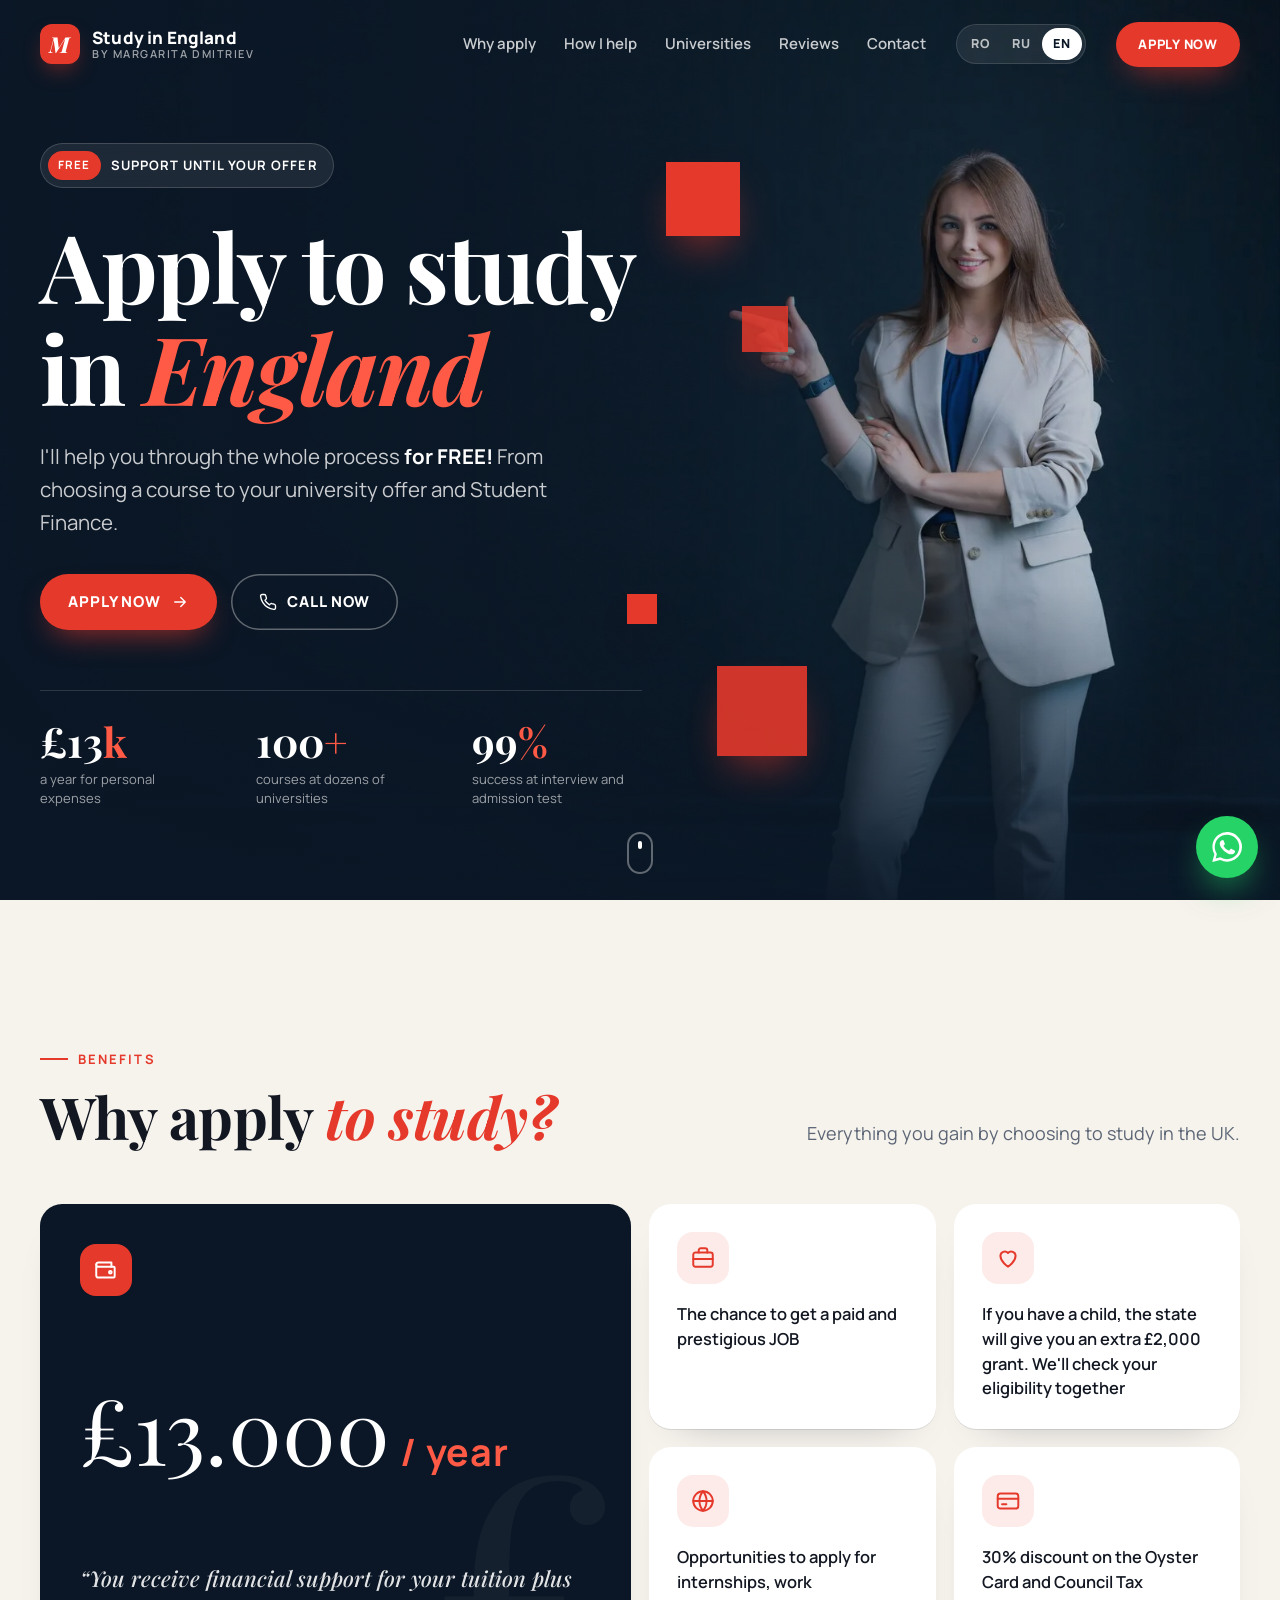
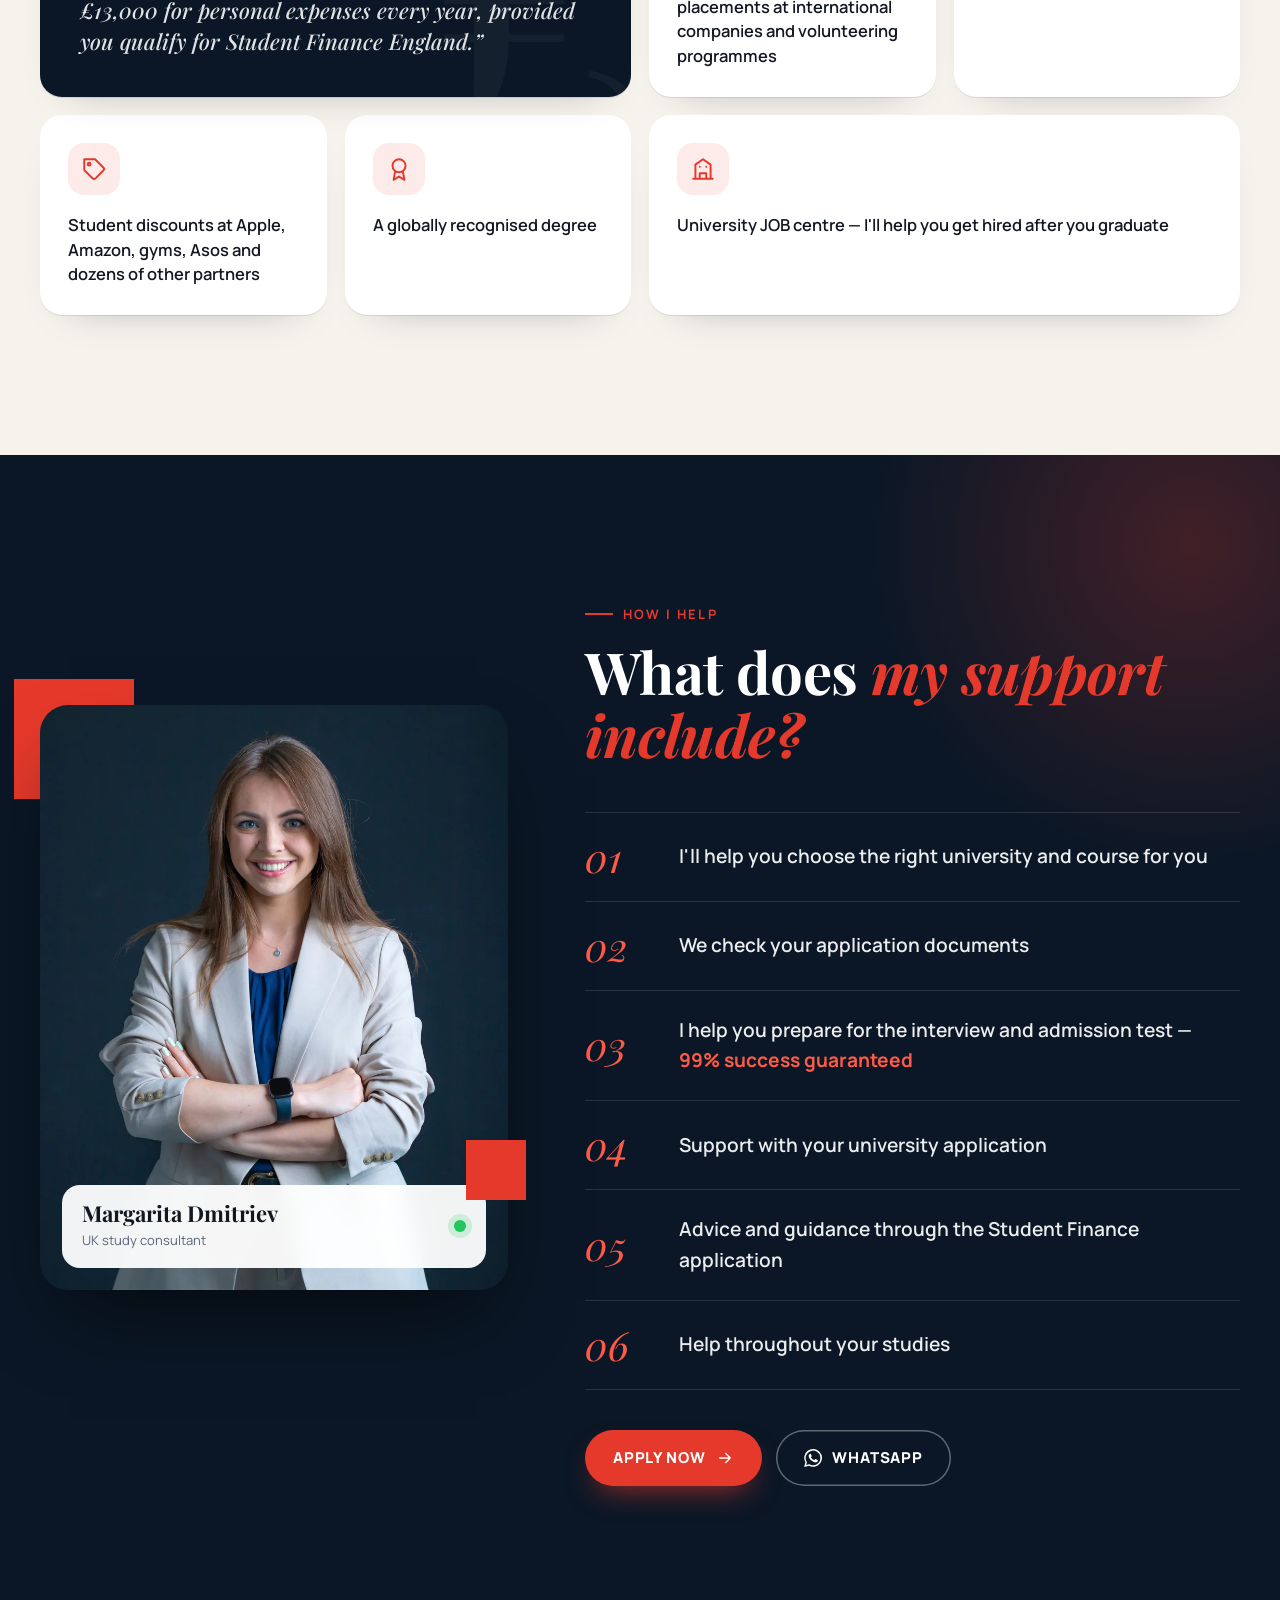
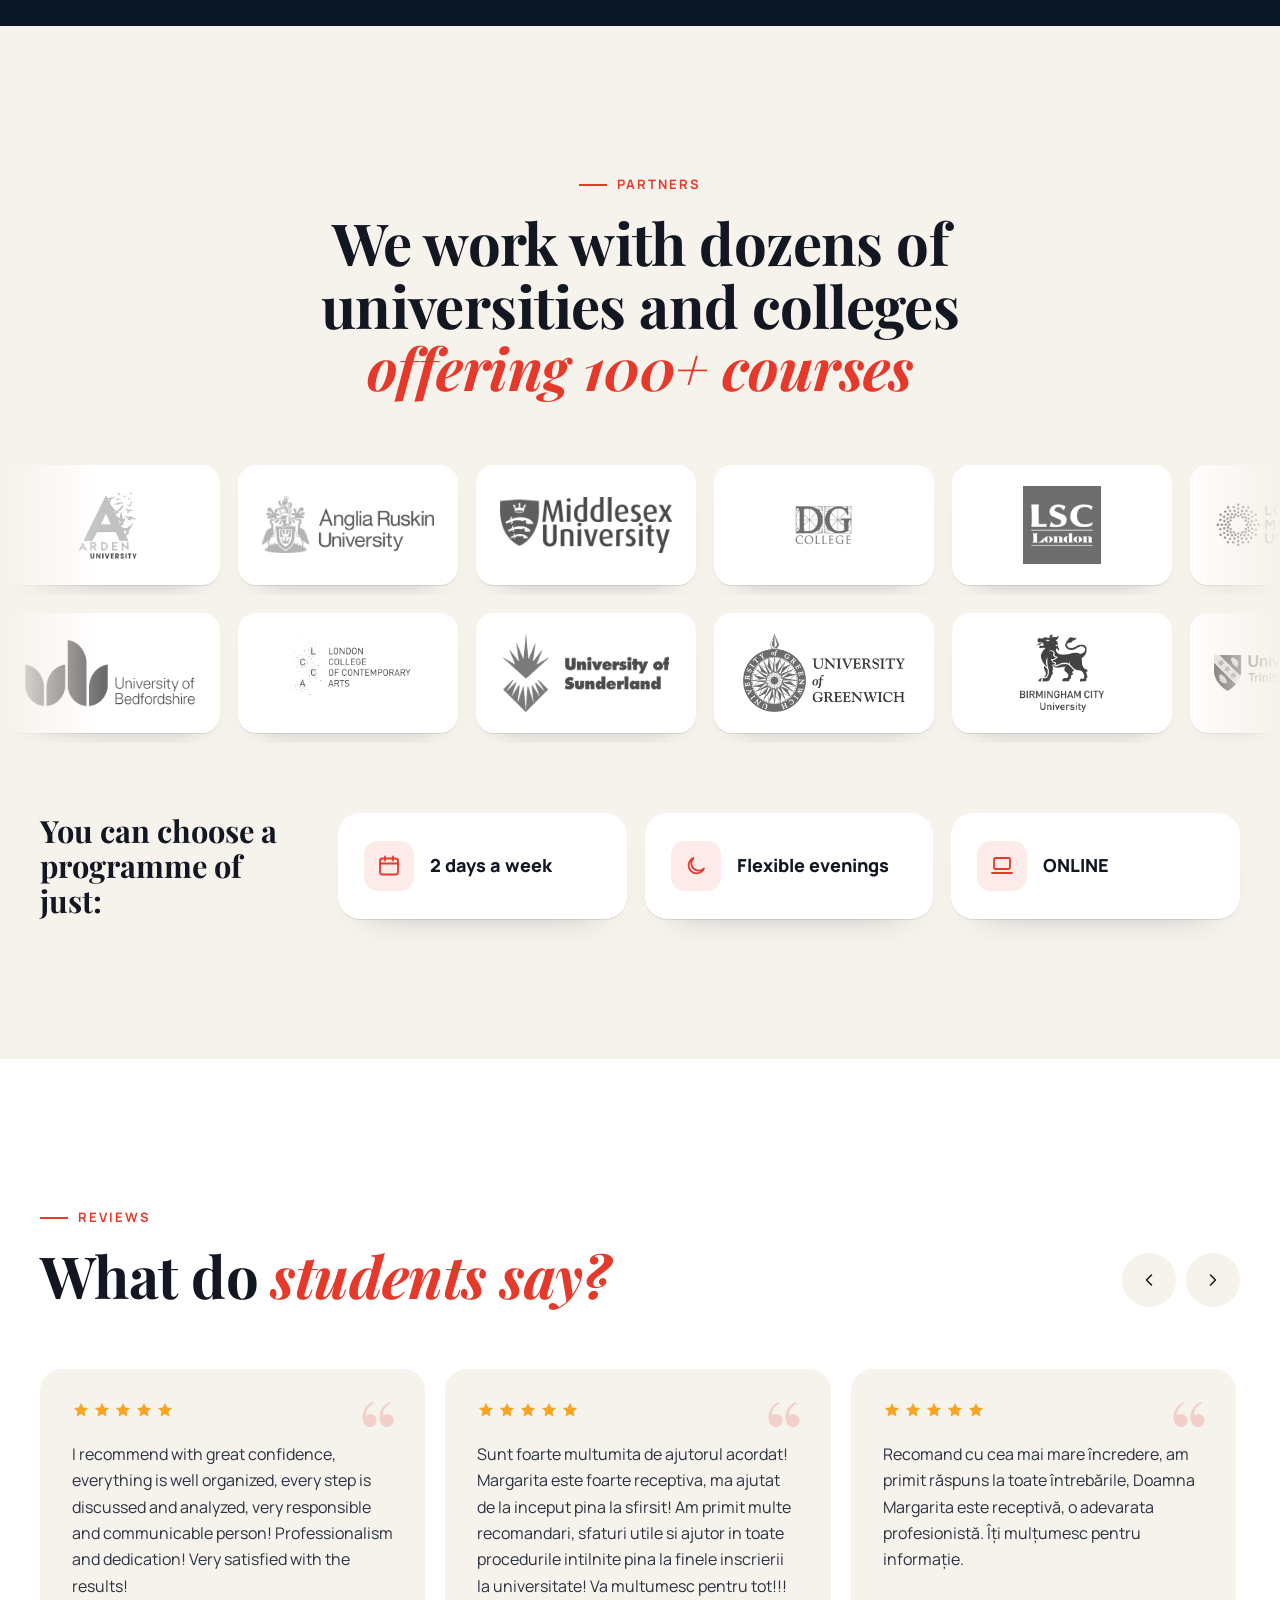
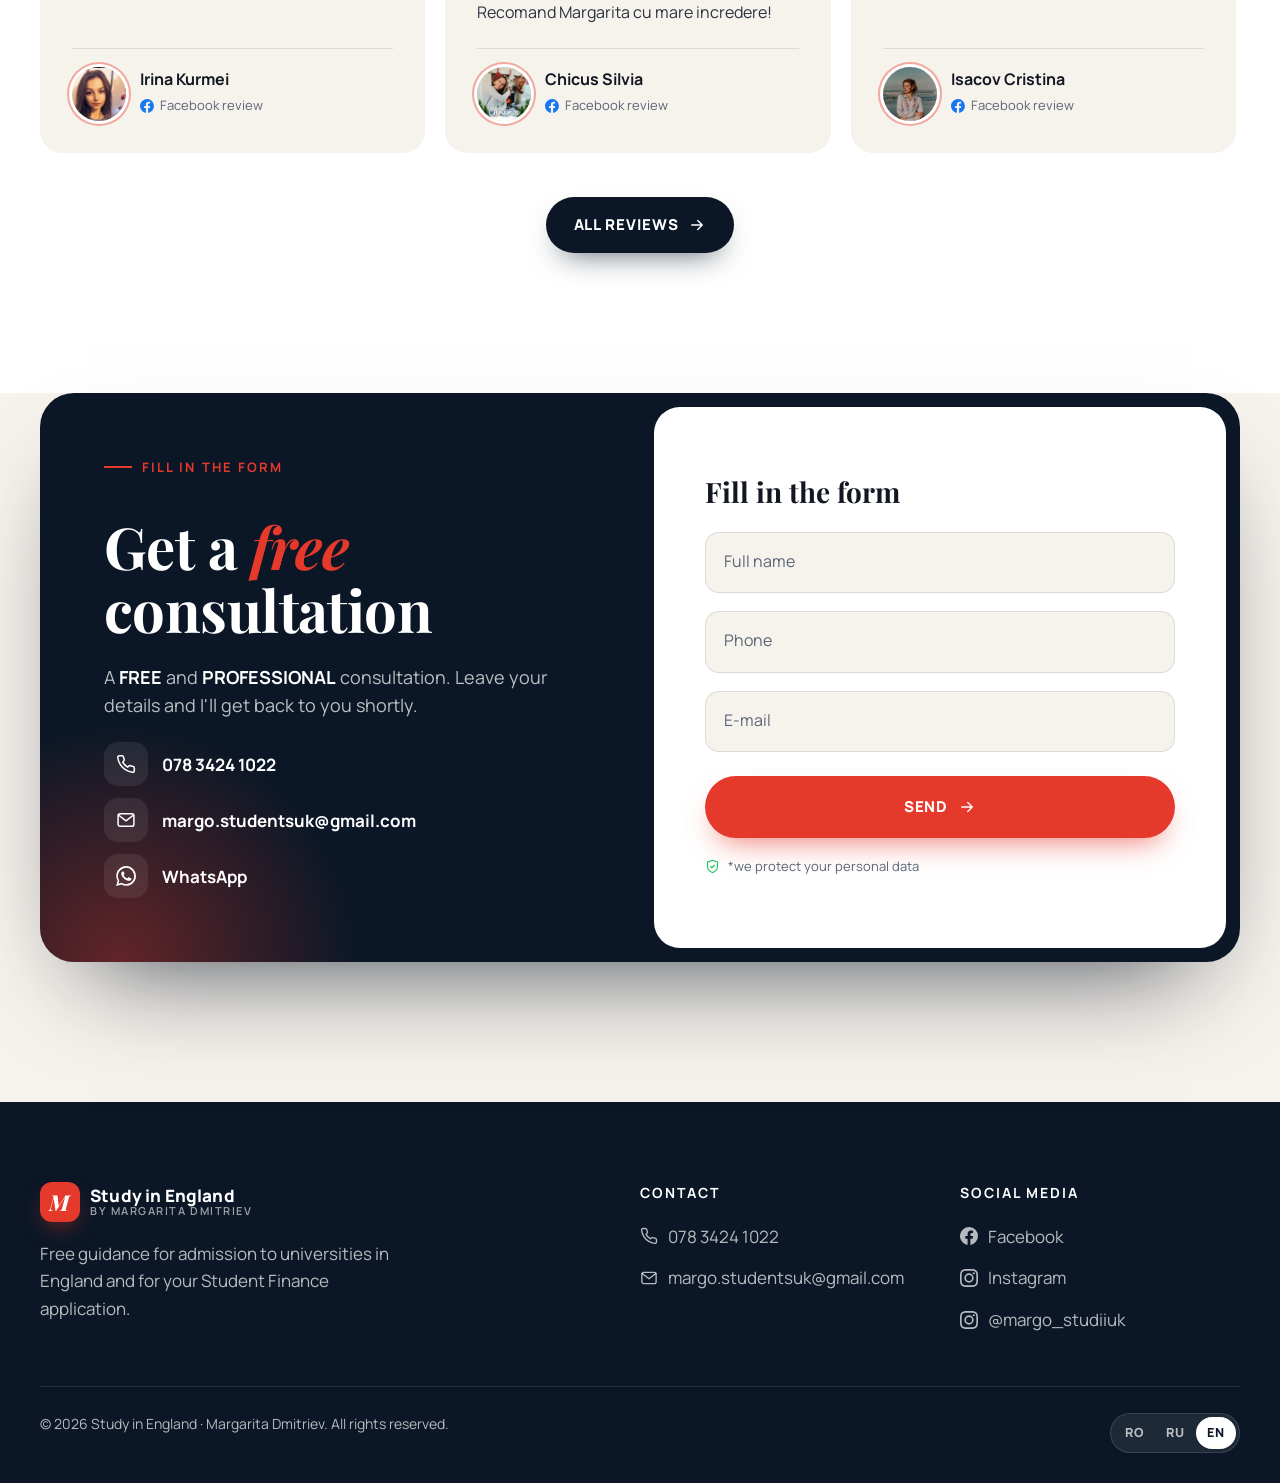
==== margo-study/en/index.html @ e41e14ca "Add trilingual (RO/RU/EN) Studii în Anglia landing page Rebuilds margo-study.tilda.ws/studii_in_angl" ====
<!DOCTYPE html>
<html lang="en" class="no-js">
<head>
  <meta charset="utf-8">
  <meta name="viewport" content="width=device-width, initial-scale=1, viewport-fit=cover">
  <title>Funded Study in England — Apply Now | Margarita Dmitriev</title>
  <meta name="description" content="Apply to study in England with free support: choosing a university, documents, interview, Student Finance. Get £13,000 a year for living costs.">
  <meta name="theme-color" content="#0b1726">
  <meta name="format-detection" content="telephone=no">
  <meta property="og:type" content="website">
  <meta property="og:title" content="Funded Study in England — Apply Now | Margarita Dmitriev">
  <meta property="og:description" content="Apply to study in England with free support: choosing a university, documents, interview, Student Finance. Get £13,000 a year for living costs.">
  <meta property="og:image" content="/assets/img/og.jpg">
  <meta property="og:locale" content="en_GB">
  <link rel="alternate" hreflang="ro" href="/">
  <link rel="alternate" hreflang="ru" href="/ru/">
  <link rel="alternate" hreflang="en" href="/en/">
  <link rel="alternate" hreflang="x-default" href="/">
  <link rel="icon" href="../assets/favicon.svg" type="image/svg+xml">
  <link rel="preconnect" href="https://fonts.googleapis.com">
  <link rel="preconnect" href="https://fonts.gstatic.com" crossorigin>
  <link href="https://fonts.googleapis.com/css2?family=Manrope:wght@400;500;600;700;800&family=Playfair+Display:ital,wght@0,600;0,700;1,500;1,600;1,700&display=swap&subset=cyrillic" rel="stylesheet">
  <link rel="preload" as="image" href="../assets/img/hero.webp">
  <link rel="stylesheet" href="../assets/style.css">
</head>
<body>

<header class="header">
  <div class="container header__inner">
    <a class="logo" href="../en/" aria-label="Study in England">
      <span class="logo__mark">M</span>
      <span class="logo__text">Study in England<small>by Margarita Dmitriev</small></span>
    </a>
    <nav class="nav" aria-label="Menu">
      <div class="nav__links"><a href="#beneficii">Why apply</a><a href="#implicare">How I help</a><a href="#universitati">Universities</a><a href="#recenzii">Reviews</a><a href="#contact">Contact</a></div>
      <div class="lang"><a href=".././" hreflang="ro" lang="ro">RO</a><a href="../ru/" hreflang="ru" lang="ru">RU</a><a href="../en/" hreflang="en" lang="en" aria-current="true">EN</a></div>
      <a class="btn" href="#contact">Apply now</a>
      <button class="burger" type="button" aria-label="Menu" aria-expanded="false"><span></span></button>
    </nav>
  </div>
</header>

<main>
  <section class="hero">
    <div class="hero__bg" role="img" aria-label="Margarita Dmitriev"></div>
    <div class="hero__squares" aria-hidden="true"><i></i><i></i><i></i><i></i></div>
    <div class="container">
      <div class="hero__content">
        <span class="badge reveal"><b>Free</b>Support until your offer</span>
        <h1 class="reveal" style="--d:.1s">Apply to study in <em>England</em></h1>
        <p class="hero__lead reveal" style="--d:.2s">I'll help you through the whole process <strong>for FREE!</strong> From choosing a course to your university offer and Student Finance.</p>
        <div class="hero__actions reveal" style="--d:.3s">
          <a class="btn" href="#contact">Apply now <svg viewBox="0 0 24 24" fill="none" stroke="currentColor" stroke-width="1.8" stroke-linecap="round" stroke-linejoin="round" aria-hidden="true"><path d="M5 12h14M13 6l6 6-6 6"/></svg></a>
          <a class="btn btn--ghost" href="tel:+447834241022"><svg viewBox="0 0 24 24" fill="none" stroke="currentColor" stroke-width="1.8" stroke-linecap="round" stroke-linejoin="round" aria-hidden="true"><path d="M22 16.9v3a2 2 0 0 1-2.2 2 19.8 19.8 0 0 1-8.6-3.1 19.5 19.5 0 0 1-6-6A19.8 19.8 0 0 1 2.1 4.2 2 2 0 0 1 4.1 2h3a2 2 0 0 1 2 1.7c.1.9.4 1.8.7 2.7a2 2 0 0 1-.5 2.1L8 9.8a16 16 0 0 0 6 6l1.3-1.3a2 2 0 0 1 2.1-.4c.9.3 1.8.6 2.7.7a2 2 0 0 1 1.7 2z"/></svg> Call now</a>
        </div>
        <div class="stats reveal" style="--d:.4s"><div class="stat"><b>£13<span>k</span></b><small>a year for personal expenses</small></div><div class="stat"><b>100<span>+</span></b><small>courses at dozens of universities</small></div><div class="stat"><b>99<span>%</span></b><small>success at interview and admission test</small></div></div>
      </div>
    </div>
    <a class="scroll-cue" href="#beneficii" aria-label="Why apply"></a>
  </section>

  <section class="section" id="beneficii">
    <div class="container">
      <div class="section__head">
        <div class="reveal"><span class="eyebrow">Benefits</span><h2 class="h2">Why apply <em>to study?</em></h2></div>
        <p class="reveal" style="--d:.1s">Everything you gain by choosing to study in the UK.</p>
      </div>
      <div class="benefits">
        <article class="benefit benefit--feature reveal">
          <div class="benefit__icon"><svg viewBox="0 0 24 24" fill="none" stroke="currentColor" stroke-width="1.8" stroke-linecap="round" stroke-linejoin="round" aria-hidden="true"><path d="M3 7a2 2 0 0 1 2-2h12v4"/><path d="M3 7v10a2 2 0 0 0 2 2h14a1 1 0 0 0 1-1v-8a1 1 0 0 0-1-1H5a2 2 0 0 1-2-2z"/><circle cx="16" cy="14" r="1.2"/></svg></div>
          <div class="big">£13.000<span>/ year</span></div>
          <blockquote>“You receive financial support for your tuition plus £13,000 for personal expenses every year, provided you qualify for Student Finance England.”</blockquote>
        </article>
        <article class="benefit reveal" style="--d:0.00s"><div class="benefit__icon"><svg viewBox="0 0 24 24" fill="none" stroke="currentColor" stroke-width="1.8" stroke-linecap="round" stroke-linejoin="round" aria-hidden="true"><rect x="3" y="7" width="18" height="13" rx="2"/><path d="M8 7V5a2 2 0 0 1 2-2h4a2 2 0 0 1 2 2v2M3 13h18"/></svg></div><p>The chance to get a paid and prestigious JOB</p></article><article class="benefit reveal" style="--d:0.08s"><div class="benefit__icon"><svg viewBox="0 0 24 24" fill="none" stroke="currentColor" stroke-width="1.8" stroke-linecap="round" stroke-linejoin="round" aria-hidden="true"><path d="M12 20s-7-4.4-7-10a4 4 0 0 1 7-2.6A4 4 0 0 1 19 10c0 5.6-7 10-7 10z"/></svg></div><p>If you have a child, the state will give you an extra £2,000 grant. We&#x27;ll check your eligibility together</p></article><article class="benefit reveal" style="--d:0.16s"><div class="benefit__icon"><svg viewBox="0 0 24 24" fill="none" stroke="currentColor" stroke-width="1.8" stroke-linecap="round" stroke-linejoin="round" aria-hidden="true"><circle cx="12" cy="12" r="9"/><path d="M3 12h18M12 3a14 14 0 0 1 0 18M12 3a14 14 0 0 0 0 18"/></svg></div><p>Opportunities to apply for internships, work placements at international companies and volunteering programmes</p></article><article class="benefit reveal" style="--d:0.24s"><div class="benefit__icon"><svg viewBox="0 0 24 24" fill="none" stroke="currentColor" stroke-width="1.8" stroke-linecap="round" stroke-linejoin="round" aria-hidden="true"><rect x="2.5" y="5" width="19" height="14" rx="2.5"/><path d="M2.5 10h19M6.5 15h4"/></svg></div><p>30% discount on the Oyster Card and Council Tax</p></article><article class="benefit reveal" style="--d:0.00s"><div class="benefit__icon"><svg viewBox="0 0 24 24" fill="none" stroke="currentColor" stroke-width="1.8" stroke-linecap="round" stroke-linejoin="round" aria-hidden="true"><path d="M20.6 13.4 13.4 20.6a2 2 0 0 1-2.8 0L3 13V3h10l7.6 7.6a2 2 0 0 1 0 2.8z"/><circle cx="7.5" cy="7.5" r="1.3"/></svg></div><p>Student discounts at Apple, Amazon, gyms, Asos and dozens of other partners</p></article><article class="benefit reveal" style="--d:0.08s"><div class="benefit__icon"><svg viewBox="0 0 24 24" fill="none" stroke="currentColor" stroke-width="1.8" stroke-linecap="round" stroke-linejoin="round" aria-hidden="true"><circle cx="12" cy="9" r="6"/><path d="M8.5 14 7 22l5-3 5 3-1.5-8"/></svg></div><p>A globally recognised degree</p></article><article class="benefit reveal benefit--wide" style="--d:0.16s"><div class="benefit__icon"><svg viewBox="0 0 24 24" fill="none" stroke="currentColor" stroke-width="1.8" stroke-linecap="round" stroke-linejoin="round" aria-hidden="true"><path d="M3 21h18M5 21V8l7-5 7 5v13M9 21v-5h6v5M9 10h.01M15 10h.01"/></svg></div><p>University JOB centre — I&#x27;ll help you get hired after you graduate</p></article>
      </div>
    </div>
  </section>

  <section class="section involve" id="implicare">
    <div class="container involve__grid">
      <div class="portrait reveal">
        <span class="portrait__sq portrait__sq--a" aria-hidden="true"></span>
        <div class="portrait__img">
          <img src="../assets/img/margarita.webp" alt="Margarita Dmitriev" loading="lazy" width="900" height="1350">
          <div class="portrait__card">
            <div><b>Margarita Dmitriev</b><small>UK study consultant</small></div>
            <span class="dot" title="Online now"></span>
          </div>
        </div>
        <span class="portrait__sq portrait__sq--b" aria-hidden="true"></span>
      </div>
      <div>
        <div class="reveal"><span class="eyebrow">How I help</span><h2 class="h2">What does <em>my support include?</em></h2></div>
        <ol class="steps"><li class="step reveal" style="--d:0.00s"><p>I'll help you choose the right university and course for you</p></li><li class="step reveal" style="--d:0.06s"><p>We check your application documents</p></li><li class="step reveal" style="--d:0.12s"><p>I help you prepare for the interview and admission test — <strong>99% success guaranteed</strong></p></li><li class="step reveal" style="--d:0.18s"><p>Support with your university application</p></li><li class="step reveal" style="--d:0.24s"><p>Advice and guidance through the Student Finance application</p></li><li class="step reveal" style="--d:0.30s"><p>Help throughout your studies</p></li></ol>
        <div class="involve__cta reveal">
          <a class="btn" href="#contact">Apply now <svg viewBox="0 0 24 24" fill="none" stroke="currentColor" stroke-width="1.8" stroke-linecap="round" stroke-linejoin="round" aria-hidden="true"><path d="M5 12h14M13 6l6 6-6 6"/></svg></a>
          <a class="btn btn--ghost" href="https://wa.me/447834241022" target="_blank" rel="noopener"><svg viewBox="0 0 24 24" fill="currentColor" aria-hidden="true"><path d="M17.5 14.4c-.3-.1-1.8-.9-2-1s-.5-.1-.7.1-.8 1-.9 1.2-.3.2-.6.1a8.2 8.2 0 0 1-4-3.5c-.3-.5.3-.5.9-1.6.1-.2 0-.4 0-.5l-.9-2.2c-.2-.6-.5-.5-.7-.5h-.6a1.1 1.1 0 0 0-.8.4 3.4 3.4 0 0 0-1 2.5 5.9 5.9 0 0 0 1.2 3.1 13.5 13.5 0 0 0 5.2 4.6c1.9.8 2.7.9 3.6.7a3.1 3.1 0 0 0 2-1.4 2.5 2.5 0 0 0 .2-1.4c-.1-.1-.3-.2-.6-.3zM12 21.8a9.8 9.8 0 0 1-5-1.4l-.4-.2-3.7 1 1-3.6-.2-.4A9.8 9.8 0 1 1 12 21.8zM20.5 3.5A11.8 11.8 0 0 0 1.9 17.7L.2 24l6.4-1.7A11.8 11.8 0 0 0 24 12a11.7 11.7 0 0 0-3.5-8.5z"/></svg> WhatsApp</a>
        </div>
      </div>
    </div>
  </section>

  <section class="section" id="universitati">
    <div class="container unis__head reveal">
      <span class="eyebrow">Partners</span>
      <h2 class="h2">We work with dozens of universities and colleges <em>offering 100+ courses</em></h2>
    </div>
    <div class="marquee"><div class="marquee__track"><div class="uni"><img src="../assets/img/logo-arden.webp" alt="Arden University" decoding="async"></div><div class="uni"><img src="../assets/img/logo-anglia-ruskin.webp" alt="Anglia Ruskin University" decoding="async"></div><div class="uni"><img src="../assets/img/logo-middlesex.webp" alt="Middlesex University" decoding="async"></div><div class="uni"><img src="../assets/img/logo-dg-college.webp" alt="DG College" decoding="async"></div><div class="uni"><img src="../assets/img/logo-lsc-london.webp" alt="LSC London" decoding="async"></div><div class="uni"><img src="../assets/img/logo-london-met.webp" alt="London Metropolitan University" decoding="async"></div><div class="uni" aria-hidden="true"><img src="../assets/img/logo-arden.webp" alt="" decoding="async"></div><div class="uni" aria-hidden="true"><img src="../assets/img/logo-anglia-ruskin.webp" alt="" decoding="async"></div><div class="uni" aria-hidden="true"><img src="../assets/img/logo-middlesex.webp" alt="" decoding="async"></div><div class="uni" aria-hidden="true"><img src="../assets/img/logo-dg-college.webp" alt="" decoding="async"></div><div class="uni" aria-hidden="true"><img src="../assets/img/logo-lsc-london.webp" alt="" decoding="async"></div><div class="uni" aria-hidden="true"><img src="../assets/img/logo-london-met.webp" alt="" decoding="async"></div></div></div>
    <div class="marquee marquee--rev"><div class="marquee__track"><div class="uni"><img src="../assets/img/logo-bedfordshire.webp" alt="University of Bedfordshire" decoding="async"></div><div class="uni"><img src="../assets/img/logo-lcca.webp" alt="London College of Contemporary Arts" decoding="async"></div><div class="uni"><img src="../assets/img/logo-sunderland.webp" alt="University of Sunderland" decoding="async"></div><div class="uni"><img src="../assets/img/logo-greenwich.webp" alt="University of Greenwich" decoding="async"></div><div class="uni"><img src="../assets/img/logo-bcu.webp" alt="Birmingham City University" decoding="async"></div><div class="uni"><img src="../assets/img/logo-uwtsd.webp" alt="University of Wales Trinity Saint David" decoding="async"></div><div class="uni" aria-hidden="true"><img src="../assets/img/logo-bedfordshire.webp" alt="" decoding="async"></div><div class="uni" aria-hidden="true"><img src="../assets/img/logo-lcca.webp" alt="" decoding="async"></div><div class="uni" aria-hidden="true"><img src="../assets/img/logo-sunderland.webp" alt="" decoding="async"></div><div class="uni" aria-hidden="true"><img src="../assets/img/logo-greenwich.webp" alt="" decoding="async"></div><div class="uni" aria-hidden="true"><img src="../assets/img/logo-bcu.webp" alt="" decoding="async"></div><div class="uni" aria-hidden="true"><img src="../assets/img/logo-uwtsd.webp" alt="" decoding="async"></div></div></div>
    <div class="container schedule">
      <div class="schedule__label reveal">You can choose a programme of just:</div>
      <div class="chip reveal" style="--d:0.00s"><span class="chip__icon"><svg viewBox="0 0 24 24" fill="none" stroke="currentColor" stroke-width="1.8" stroke-linecap="round" stroke-linejoin="round" aria-hidden="true"><rect x="3" y="4.5" width="18" height="16" rx="2.5"/><path d="M3 9.5h18M8 2.5v4M16 2.5v4"/></svg></span>2 days a week</div><div class="chip reveal" style="--d:0.08s"><span class="chip__icon"><svg viewBox="0 0 24 24" fill="none" stroke="currentColor" stroke-width="1.8" stroke-linecap="round" stroke-linejoin="round" aria-hidden="true"><path d="M20 14.5A8 8 0 1 1 9.5 4a6.5 6.5 0 0 0 10.5 10.5z"/></svg></span>Flexible evenings</div><div class="chip reveal" style="--d:0.16s"><span class="chip__icon"><svg viewBox="0 0 24 24" fill="none" stroke="currentColor" stroke-width="1.8" stroke-linecap="round" stroke-linejoin="round" aria-hidden="true"><rect x="4" y="4" width="16" height="11" rx="1.5"/><path d="M2 19h20"/></svg></span>ONLINE</div>
    </div>
  </section>

  <section class="section reviews" id="recenzii">
    <div class="container">
      <div class="section__head">
        <div class="reveal"><span class="eyebrow">Reviews</span><h2 class="h2">What do <em>students say?</em></h2></div>
        <div class="reviews__nav reveal">
          <button class="round" type="button" data-slide="-1" aria-label="Previous"><svg viewBox="0 0 24 24" fill="none" stroke="currentColor" stroke-width="1.8" stroke-linecap="round" stroke-linejoin="round" aria-hidden="true"><path d="M15 6l-6 6 6 6"/></svg></button>
          <button class="round" type="button" data-slide="1" aria-label="Next"><svg viewBox="0 0 24 24" fill="none" stroke="currentColor" stroke-width="1.8" stroke-linecap="round" stroke-linejoin="round" aria-hidden="true"><path d="M9 6l6 6-6 6"/></svg></button>
        </div>
      </div>
      <div class="slider reveal"><article class="review"><span class="review__quote" aria-hidden="true">“</span><div class="stars" aria-label="5/5"><svg viewBox="0 0 24 24" fill="currentColor" aria-hidden="true"><path d="M12 2.5l2.9 6 6.6.9-4.8 4.6 1.2 6.5L12 17.4l-5.9 3.1 1.2-6.5L2.5 9.4l6.6-.9z"/></svg><svg viewBox="0 0 24 24" fill="currentColor" aria-hidden="true"><path d="M12 2.5l2.9 6 6.6.9-4.8 4.6 1.2 6.5L12 17.4l-5.9 3.1 1.2-6.5L2.5 9.4l6.6-.9z"/></svg><svg viewBox="0 0 24 24" fill="currentColor" aria-hidden="true"><path d="M12 2.5l2.9 6 6.6.9-4.8 4.6 1.2 6.5L12 17.4l-5.9 3.1 1.2-6.5L2.5 9.4l6.6-.9z"/></svg><svg viewBox="0 0 24 24" fill="currentColor" aria-hidden="true"><path d="M12 2.5l2.9 6 6.6.9-4.8 4.6 1.2 6.5L12 17.4l-5.9 3.1 1.2-6.5L2.5 9.4l6.6-.9z"/></svg><svg viewBox="0 0 24 24" fill="currentColor" aria-hidden="true"><path d="M12 2.5l2.9 6 6.6.9-4.8 4.6 1.2 6.5L12 17.4l-5.9 3.1 1.2-6.5L2.5 9.4l6.6-.9z"/></svg></div><p lang="en">I recommend with great confidence, everything is well organized, every step is discussed and analyzed, very responsible and communicable person! Professionalism and dedication! Very satisfied with the results!</p><div class="review__who"><img src="../assets/img/r-irina.webp" alt="Irina Kurmei" width="54" height="54" decoding="async"><div><b><a href="https://www.facebook.com/irina.kurmei.1" target="_blank" rel="noopener">Irina Kurmei</a></b><small><svg viewBox="0 0 24 24" fill="currentColor" aria-hidden="true"><path d="M24 12a12 12 0 1 0-13.9 11.9v-8.4H7.1V12h3V9.4c0-3 1.8-4.7 4.6-4.7 1.3 0 2.7.2 2.7.2v3h-1.5c-1.5 0-2 .9-2 1.9V12h3.4l-.5 3.5h-2.9v8.4A12 12 0 0 0 24 12z"/></svg>Facebook review</small></div></div></article><article class="review"><span class="review__quote" aria-hidden="true">“</span><div class="stars" aria-label="5/5"><svg viewBox="0 0 24 24" fill="currentColor" aria-hidden="true"><path d="M12 2.5l2.9 6 6.6.9-4.8 4.6 1.2 6.5L12 17.4l-5.9 3.1 1.2-6.5L2.5 9.4l6.6-.9z"/></svg><svg viewBox="0 0 24 24" fill="currentColor" aria-hidden="true"><path d="M12 2.5l2.9 6 6.6.9-4.8 4.6 1.2 6.5L12 17.4l-5.9 3.1 1.2-6.5L2.5 9.4l6.6-.9z"/></svg><svg viewBox="0 0 24 24" fill="currentColor" aria-hidden="true"><path d="M12 2.5l2.9 6 6.6.9-4.8 4.6 1.2 6.5L12 17.4l-5.9 3.1 1.2-6.5L2.5 9.4l6.6-.9z"/></svg><svg viewBox="0 0 24 24" fill="currentColor" aria-hidden="true"><path d="M12 2.5l2.9 6 6.6.9-4.8 4.6 1.2 6.5L12 17.4l-5.9 3.1 1.2-6.5L2.5 9.4l6.6-.9z"/></svg><svg viewBox="0 0 24 24" fill="currentColor" aria-hidden="true"><path d="M12 2.5l2.9 6 6.6.9-4.8 4.6 1.2 6.5L12 17.4l-5.9 3.1 1.2-6.5L2.5 9.4l6.6-.9z"/></svg></div><p lang="ro">Sunt foarte multumita de ajutorul acordat! Margarita este foarte receptiva, ma ajutat de la inceput pina la sfirsit! Am primit multe recomandari, sfaturi utile si ajutor in toate procedurile intilnite pina la finele inscrierii la universitate! Va multumesc pentru tot!!! Recomand Margarita cu mare incredere!</p><div class="review__who"><img src="../assets/img/r-silvia.webp" alt="Chicus Silvia" width="54" height="54" decoding="async"><div><b><a href="https://www.facebook.com/chicus.silvia" target="_blank" rel="noopener">Chicus Silvia</a></b><small><svg viewBox="0 0 24 24" fill="currentColor" aria-hidden="true"><path d="M24 12a12 12 0 1 0-13.9 11.9v-8.4H7.1V12h3V9.4c0-3 1.8-4.7 4.6-4.7 1.3 0 2.7.2 2.7.2v3h-1.5c-1.5 0-2 .9-2 1.9V12h3.4l-.5 3.5h-2.9v8.4A12 12 0 0 0 24 12z"/></svg>Facebook review</small></div></div></article><article class="review"><span class="review__quote" aria-hidden="true">“</span><div class="stars" aria-label="5/5"><svg viewBox="0 0 24 24" fill="currentColor" aria-hidden="true"><path d="M12 2.5l2.9 6 6.6.9-4.8 4.6 1.2 6.5L12 17.4l-5.9 3.1 1.2-6.5L2.5 9.4l6.6-.9z"/></svg><svg viewBox="0 0 24 24" fill="currentColor" aria-hidden="true"><path d="M12 2.5l2.9 6 6.6.9-4.8 4.6 1.2 6.5L12 17.4l-5.9 3.1 1.2-6.5L2.5 9.4l6.6-.9z"/></svg><svg viewBox="0 0 24 24" fill="currentColor" aria-hidden="true"><path d="M12 2.5l2.9 6 6.6.9-4.8 4.6 1.2 6.5L12 17.4l-5.9 3.1 1.2-6.5L2.5 9.4l6.6-.9z"/></svg><svg viewBox="0 0 24 24" fill="currentColor" aria-hidden="true"><path d="M12 2.5l2.9 6 6.6.9-4.8 4.6 1.2 6.5L12 17.4l-5.9 3.1 1.2-6.5L2.5 9.4l6.6-.9z"/></svg><svg viewBox="0 0 24 24" fill="currentColor" aria-hidden="true"><path d="M12 2.5l2.9 6 6.6.9-4.8 4.6 1.2 6.5L12 17.4l-5.9 3.1 1.2-6.5L2.5 9.4l6.6-.9z"/></svg></div><p lang="ro">Recomand cu cea mai mare încredere, am primit răspuns la toate întrebările, Doamna Margarita este receptivă, o adevarata profesionistă. Îți mulțumesc pentru informație.</p><div class="review__who"><img src="../assets/img/r-cristina.webp" alt="Isacov Cristina" width="54" height="54" decoding="async"><div><b><a href="https://www.facebook.com/IsacovCristina" target="_blank" rel="noopener">Isacov Cristina</a></b><small><svg viewBox="0 0 24 24" fill="currentColor" aria-hidden="true"><path d="M24 12a12 12 0 1 0-13.9 11.9v-8.4H7.1V12h3V9.4c0-3 1.8-4.7 4.6-4.7 1.3 0 2.7.2 2.7.2v3h-1.5c-1.5 0-2 .9-2 1.9V12h3.4l-.5 3.5h-2.9v8.4A12 12 0 0 0 24 12z"/></svg>Facebook review</small></div></div></article><article class="review"><span class="review__quote" aria-hidden="true">“</span><div class="stars" aria-label="5/5"><svg viewBox="0 0 24 24" fill="currentColor" aria-hidden="true"><path d="M12 2.5l2.9 6 6.6.9-4.8 4.6 1.2 6.5L12 17.4l-5.9 3.1 1.2-6.5L2.5 9.4l6.6-.9z"/></svg><svg viewBox="0 0 24 24" fill="currentColor" aria-hidden="true"><path d="M12 2.5l2.9 6 6.6.9-4.8 4.6 1.2 6.5L12 17.4l-5.9 3.1 1.2-6.5L2.5 9.4l6.6-.9z"/></svg><svg viewBox="0 0 24 24" fill="currentColor" aria-hidden="true"><path d="M12 2.5l2.9 6 6.6.9-4.8 4.6 1.2 6.5L12 17.4l-5.9 3.1 1.2-6.5L2.5 9.4l6.6-.9z"/></svg><svg viewBox="0 0 24 24" fill="currentColor" aria-hidden="true"><path d="M12 2.5l2.9 6 6.6.9-4.8 4.6 1.2 6.5L12 17.4l-5.9 3.1 1.2-6.5L2.5 9.4l6.6-.9z"/></svg><svg viewBox="0 0 24 24" fill="currentColor" aria-hidden="true"><path d="M12 2.5l2.9 6 6.6.9-4.8 4.6 1.2 6.5L12 17.4l-5.9 3.1 1.2-6.5L2.5 9.4l6.6-.9z"/></svg></div><p lang="en">It offers quality services and receptivity at every stage. Continuous competence and transparency. Thoroughness in explaining and guiding. Thank you!!!</p><div class="review__who"><img src="../assets/img/r-margarita.webp" alt="Margarita Belecciu" width="54" height="54" decoding="async"><div><b><a href="https://www.facebook.com/Margarita.Belecciu1993" target="_blank" rel="noopener">Margarita Belecciu</a></b><small><svg viewBox="0 0 24 24" fill="currentColor" aria-hidden="true"><path d="M24 12a12 12 0 1 0-13.9 11.9v-8.4H7.1V12h3V9.4c0-3 1.8-4.7 4.6-4.7 1.3 0 2.7.2 2.7.2v3h-1.5c-1.5 0-2 .9-2 1.9V12h3.4l-.5 3.5h-2.9v8.4A12 12 0 0 0 24 12z"/></svg>Facebook review</small></div></div></article><article class="review"><span class="review__quote" aria-hidden="true">“</span><div class="stars" aria-label="5/5"><svg viewBox="0 0 24 24" fill="currentColor" aria-hidden="true"><path d="M12 2.5l2.9 6 6.6.9-4.8 4.6 1.2 6.5L12 17.4l-5.9 3.1 1.2-6.5L2.5 9.4l6.6-.9z"/></svg><svg viewBox="0 0 24 24" fill="currentColor" aria-hidden="true"><path d="M12 2.5l2.9 6 6.6.9-4.8 4.6 1.2 6.5L12 17.4l-5.9 3.1 1.2-6.5L2.5 9.4l6.6-.9z"/></svg><svg viewBox="0 0 24 24" fill="currentColor" aria-hidden="true"><path d="M12 2.5l2.9 6 6.6.9-4.8 4.6 1.2 6.5L12 17.4l-5.9 3.1 1.2-6.5L2.5 9.4l6.6-.9z"/></svg><svg viewBox="0 0 24 24" fill="currentColor" aria-hidden="true"><path d="M12 2.5l2.9 6 6.6.9-4.8 4.6 1.2 6.5L12 17.4l-5.9 3.1 1.2-6.5L2.5 9.4l6.6-.9z"/></svg><svg viewBox="0 0 24 24" fill="currentColor" aria-hidden="true"><path d="M12 2.5l2.9 6 6.6.9-4.8 4.6 1.2 6.5L12 17.4l-5.9 3.1 1.2-6.5L2.5 9.4l6.6-.9z"/></svg></div><p lang="ro">Vreau sa aduc multumiri doamnei Margo pentru toata informatia acordata ce tin de studiile in UK mia explicat foarte bine totul receptiva ai cu o voua buna mult prietenoasa care mia dat multe sfaturi va sugerez cuare drag nu o sa regretati</p><div class="review__who"><img src="../assets/img/r-valeria.webp" alt="Valeria Martin" width="54" height="54" decoding="async"><div><b><a href="https://www.facebook.com/valeria.martin.75873" target="_blank" rel="noopener">Valeria Martin</a></b><small><svg viewBox="0 0 24 24" fill="currentColor" aria-hidden="true"><path d="M24 12a12 12 0 1 0-13.9 11.9v-8.4H7.1V12h3V9.4c0-3 1.8-4.7 4.6-4.7 1.3 0 2.7.2 2.7.2v3h-1.5c-1.5 0-2 .9-2 1.9V12h3.4l-.5 3.5h-2.9v8.4A12 12 0 0 0 24 12z"/></svg>Facebook review</small></div></div></article></div>
      <div class="reviews__all"><a class="btn btn--dark" href="https://www.facebook.com/studiiinanglia/reviews/?ref=page_internal" target="_blank" rel="noopener">All reviews <svg viewBox="0 0 24 24" fill="none" stroke="currentColor" stroke-width="1.8" stroke-linecap="round" stroke-linejoin="round" aria-hidden="true"><path d="M5 12h14M13 6l6 6-6 6"/></svg></a></div>
    </div>
  </section>

  <section class="cta" id="contact">
    <div class="container">
      <div class="cta__card reveal">
        <div class="cta__info">
          <span class="eyebrow">Fill in the form</span>
          <h2 class="h2">Get a <em>free</em> consultation</h2>
          <p>A <strong>FREE</strong> and <strong>PROFESSIONAL</strong> consultation. Leave your details and I'll get back to you shortly.</p>
          <div class="cta__contacts">
            <a href="tel:+447834241022"><span><svg viewBox="0 0 24 24" fill="none" stroke="currentColor" stroke-width="1.8" stroke-linecap="round" stroke-linejoin="round" aria-hidden="true"><path d="M22 16.9v3a2 2 0 0 1-2.2 2 19.8 19.8 0 0 1-8.6-3.1 19.5 19.5 0 0 1-6-6A19.8 19.8 0 0 1 2.1 4.2 2 2 0 0 1 4.1 2h3a2 2 0 0 1 2 1.7c.1.9.4 1.8.7 2.7a2 2 0 0 1-.5 2.1L8 9.8a16 16 0 0 0 6 6l1.3-1.3a2 2 0 0 1 2.1-.4c.9.3 1.8.6 2.7.7a2 2 0 0 1 1.7 2z"/></svg></span>078 3424 1022</a>
            <a href="mailto:margo.studentsuk@gmail.com"><span><svg viewBox="0 0 24 24" fill="none" stroke="currentColor" stroke-width="1.8" stroke-linecap="round" stroke-linejoin="round" aria-hidden="true"><rect x="2.5" y="4.5" width="19" height="15" rx="2.5"/><path d="m3 6 9 7 9-7"/></svg></span>margo.studentsuk@gmail.com</a>
            <a href="https://wa.me/447834241022" target="_blank" rel="noopener"><span><svg viewBox="0 0 24 24" fill="currentColor" aria-hidden="true"><path d="M17.5 14.4c-.3-.1-1.8-.9-2-1s-.5-.1-.7.1-.8 1-.9 1.2-.3.2-.6.1a8.2 8.2 0 0 1-4-3.5c-.3-.5.3-.5.9-1.6.1-.2 0-.4 0-.5l-.9-2.2c-.2-.6-.5-.5-.7-.5h-.6a1.1 1.1 0 0 0-.8.4 3.4 3.4 0 0 0-1 2.5 5.9 5.9 0 0 0 1.2 3.1 13.5 13.5 0 0 0 5.2 4.6c1.9.8 2.7.9 3.6.7a3.1 3.1 0 0 0 2-1.4 2.5 2.5 0 0 0 .2-1.4c-.1-.1-.3-.2-.6-.3zM12 21.8a9.8 9.8 0 0 1-5-1.4l-.4-.2-3.7 1 1-3.6-.2-.4A9.8 9.8 0 1 1 12 21.8zM20.5 3.5A11.8 11.8 0 0 0 1.9 17.7L.2 24l6.4-1.7A11.8 11.8 0 0 0 24 12a11.7 11.7 0 0 0-3.5-8.5z"/></svg></span>WhatsApp</a>
          </div>
        </div>
        <form class="form" novalidate data-wa="447834241022" data-msg="Hello! I&#x27;d like a free consultation about studying in England."
              data-l-name="Full name" data-l-phone="Phone" data-l-email="E-mail">
          <h3>Fill in the form</h3>
          <div class="field"><input id="f-name" name="name" type="text" autocomplete="name" placeholder=" " required><label for="f-name">Full name</label></div>
          <div class="field"><input id="f-phone" name="phone" type="tel" autocomplete="tel" placeholder=" " required><label for="f-phone">Phone</label></div>
          <div class="field"><input id="f-email" name="email" type="email" autocomplete="email" placeholder=" " required><label for="f-email">E-mail</label></div>
          <button class="btn" type="submit">Send <svg viewBox="0 0 24 24" fill="none" stroke="currentColor" stroke-width="1.8" stroke-linecap="round" stroke-linejoin="round" aria-hidden="true"><path d="M5 12h14M13 6l6 6-6 6"/></svg></button>
          <p class="form__note"><svg viewBox="0 0 24 24" fill="none" stroke="currentColor" stroke-width="1.8" stroke-linecap="round" stroke-linejoin="round" aria-hidden="true"><path d="M12 22s8-4 8-10V5l-8-3-8 3v7c0 6 8 10 8 10z"/><path d="m9 12 2 2 4-4"/></svg>*we protect your personal data</p>
          <p class="form__ok" role="status">Thank you! Your message is ready in WhatsApp — just tap “Send” there.</p>
        </form>
      </div>
    </div>
  </section>
</main>

<footer class="footer">
  <div class="container">
    <div class="footer__grid">
      <div class="footer__brand">
        <a class="logo" href="../en/"><span class="logo__mark">M</span><span class="logo__text">Study in England<small>by Margarita Dmitriev</small></span></a>
        <p>Free guidance for admission to universities in England and for your Student Finance application.</p>
      </div>
      <div>
        <h4>Contact</h4>
        <ul>
          <li><a href="tel:+447834241022"><svg viewBox="0 0 24 24" fill="none" stroke="currentColor" stroke-width="1.8" stroke-linecap="round" stroke-linejoin="round" aria-hidden="true"><path d="M22 16.9v3a2 2 0 0 1-2.2 2 19.8 19.8 0 0 1-8.6-3.1 19.5 19.5 0 0 1-6-6A19.8 19.8 0 0 1 2.1 4.2 2 2 0 0 1 4.1 2h3a2 2 0 0 1 2 1.7c.1.9.4 1.8.7 2.7a2 2 0 0 1-.5 2.1L8 9.8a16 16 0 0 0 6 6l1.3-1.3a2 2 0 0 1 2.1-.4c.9.3 1.8.6 2.7.7a2 2 0 0 1 1.7 2z"/></svg>078 3424 1022</a></li>
          <li><a href="mailto:margo.studentsuk@gmail.com"><svg viewBox="0 0 24 24" fill="none" stroke="currentColor" stroke-width="1.8" stroke-linecap="round" stroke-linejoin="round" aria-hidden="true"><rect x="2.5" y="4.5" width="19" height="15" rx="2.5"/><path d="m3 6 9 7 9-7"/></svg>margo.studentsuk@gmail.com</a></li>
        </ul>
      </div>
      <div>
        <h4>Social media</h4>
        <ul>
          <li><a href="https://www.facebook.com/studiiinanglia" target="_blank" rel="noopener"><svg viewBox="0 0 24 24" fill="currentColor" aria-hidden="true"><path d="M24 12a12 12 0 1 0-13.9 11.9v-8.4H7.1V12h3V9.4c0-3 1.8-4.7 4.6-4.7 1.3 0 2.7.2 2.7.2v3h-1.5c-1.5 0-2 .9-2 1.9V12h3.4l-.5 3.5h-2.9v8.4A12 12 0 0 0 24 12z"/></svg>Facebook</a></li>
          <li><a href="https://www.instagram.com/margaritadmitriev/" target="_blank" rel="noopener"><svg viewBox="0 0 24 24" fill="currentColor" aria-hidden="true"><path d="M12 2.2c3.2 0 3.6 0 4.8.1 3.3.1 4.8 1.7 4.9 4.9.1 1.3.1 1.6.1 4.8s0 3.6-.1 4.8c-.1 3.2-1.7 4.8-4.9 4.9-1.3.1-1.6.1-4.8.1s-3.6 0-4.8-.1c-3.3-.1-4.8-1.7-4.9-4.9C2.2 15.6 2.2 15.2 2.2 12s0-3.6.1-4.8C2.4 3.9 4 2.4 7.2 2.3 8.4 2.2 8.8 2.2 12 2.2zM12 0C8.7 0 8.3 0 7.1.1 2.7.3.3 2.7.1 7.1 0 8.3 0 8.7 0 12s0 3.7.1 4.9c.2 4.4 2.6 6.8 7 7 1.2.1 1.6.1 4.9.1s3.7 0 4.9-.1c4.4-.2 6.8-2.6 7-7 .1-1.2.1-1.6.1-4.9s0-3.7-.1-4.9c-.2-4.4-2.6-6.8-7-7C15.7 0 15.3 0 12 0zm0 5.8a6.2 6.2 0 1 0 0 12.4 6.2 6.2 0 0 0 0-12.4zM12 16a4 4 0 1 1 0-8 4 4 0 0 1 0 8zm6.4-11.8a1.4 1.4 0 1 0 0 2.9 1.4 1.4 0 0 0 0-2.9z"/></svg>Instagram</a></li>
          <li><a href="https://www.instagram.com/margo_studiiuk/" target="_blank" rel="noopener"><svg viewBox="0 0 24 24" fill="currentColor" aria-hidden="true"><path d="M12 2.2c3.2 0 3.6 0 4.8.1 3.3.1 4.8 1.7 4.9 4.9.1 1.3.1 1.6.1 4.8s0 3.6-.1 4.8c-.1 3.2-1.7 4.8-4.9 4.9-1.3.1-1.6.1-4.8.1s-3.6 0-4.8-.1c-3.3-.1-4.8-1.7-4.9-4.9C2.2 15.6 2.2 15.2 2.2 12s0-3.6.1-4.8C2.4 3.9 4 2.4 7.2 2.3 8.4 2.2 8.8 2.2 12 2.2zM12 0C8.7 0 8.3 0 7.1.1 2.7.3.3 2.7.1 7.1 0 8.3 0 8.7 0 12s0 3.7.1 4.9c.2 4.4 2.6 6.8 7 7 1.2.1 1.6.1 4.9.1s3.7 0 4.9-.1c4.4-.2 6.8-2.6 7-7 .1-1.2.1-1.6.1-4.9s0-3.7-.1-4.9c-.2-4.4-2.6-6.8-7-7C15.7 0 15.3 0 12 0zm0 5.8a6.2 6.2 0 1 0 0 12.4 6.2 6.2 0 0 0 0-12.4zM12 16a4 4 0 1 1 0-8 4 4 0 0 1 0 8zm6.4-11.8a1.4 1.4 0 1 0 0 2.9 1.4 1.4 0 0 0 0-2.9z"/></svg>@margo_studiiuk</a></li>
        </ul>
      </div>
    </div>
    <div class="footer__bottom">
      <span>© <span data-year>2026</span> Study in England · Margarita Dmitriev. All rights reserved.</span>
      <span class="lang"><a href=".././" hreflang="ro" lang="ro">RO</a><a href="../ru/" hreflang="ru" lang="ru">RU</a><a href="../en/" hreflang="en" lang="en" aria-current="true">EN</a></span>
    </div>
  </div>
</footer>

<a class="fab" href="https://wa.me/447834241022" target="_blank" rel="noopener" aria-label="Message us on WhatsApp"><svg viewBox="0 0 24 24" fill="currentColor" aria-hidden="true"><path d="M17.5 14.4c-.3-.1-1.8-.9-2-1s-.5-.1-.7.1-.8 1-.9 1.2-.3.2-.6.1a8.2 8.2 0 0 1-4-3.5c-.3-.5.3-.5.9-1.6.1-.2 0-.4 0-.5l-.9-2.2c-.2-.6-.5-.5-.7-.5h-.6a1.1 1.1 0 0 0-.8.4 3.4 3.4 0 0 0-1 2.5 5.9 5.9 0 0 0 1.2 3.1 13.5 13.5 0 0 0 5.2 4.6c1.9.8 2.7.9 3.6.7a3.1 3.1 0 0 0 2-1.4 2.5 2.5 0 0 0 .2-1.4c-.1-.1-.3-.2-.6-.3zM12 21.8a9.8 9.8 0 0 1-5-1.4l-.4-.2-3.7 1 1-3.6-.2-.4A9.8 9.8 0 1 1 12 21.8zM20.5 3.5A11.8 11.8 0 0 0 1.9 17.7L.2 24l6.4-1.7A11.8 11.8 0 0 0 24 12a11.7 11.7 0 0 0-3.5-8.5z"/></svg></a>

<script src="../assets/main.js" defer></script>
</body>
</html>
---- margo-study/assets/style.css ----
:root {
  --navy: #0b1726;
  --navy-2: #12233a;
  --navy-3: #1b3150;
  --red: #e5392b;
  --red-2: #ff5a45;
  --cream: #f6f2ec;
  --paper: #ffffff;
  --ink: #121722;
  --muted: #5b6575;
  --line: rgba(18, 23, 34, .1);
  --radius: 22px;
  --shadow: 0 30px 60px -30px rgba(11, 23, 38, .35);
  --serif: "Playfair Display", Georgia, "Times New Roman", serif;
  --sans: "Manrope", system-ui, -apple-system, "Segoe UI", Roboto, sans-serif;
  --max: 1200px;
}

*, *::before, *::after { box-sizing: border-box; }
html { scroll-behavior: smooth; -webkit-text-size-adjust: 100%; }
body {
  margin: 0;
  font-family: var(--sans);
  font-size: 17px;
  line-height: 1.6;
  color: var(--ink);
  background: var(--cream);
  -webkit-font-smoothing: antialiased;
  overflow-x: hidden;
}
img { max-width: 100%; display: block; }
a { color: inherit; text-decoration: none; }
h1, h2, h3 { margin: 0; line-height: 1.08; }
p { margin: 0; }
button, input { font: inherit; }

.container { width: min(var(--max), calc(100% - 40px)); margin-inline: auto; }

.eyebrow {
  display: inline-flex; align-items: center; gap: 10px;
  font-size: 13px; font-weight: 700; letter-spacing: .16em; text-transform: uppercase;
  color: var(--red);
}
.eyebrow::before { content: ""; width: 28px; height: 2px; background: currentColor; }

.h2 {
  font-family: var(--serif);
  font-weight: 700;
  font-size: clamp(34px, 4.6vw, 58px);
  letter-spacing: -.01em;
  margin-top: 16px;
}
.h2 em { font-style: italic; color: var(--red); }

/* Buttons */
.btn {
  --bg: var(--red);
  display: inline-flex; align-items: center; justify-content: center; gap: 10px;
  padding: 16px 28px;
  border-radius: 999px;
  border: 0;
  background: var(--bg);
  color: #fff;
  font-weight: 800;
  font-size: 15px;
  letter-spacing: .06em;
  text-transform: uppercase;
  cursor: pointer;
  transition: transform .25s ease, box-shadow .25s ease, background .25s ease;
  box-shadow: 0 14px 30px -12px rgba(229, 57, 43, .7);
}
.btn:hover { transform: translateY(-2px); background: var(--red-2); box-shadow: 0 20px 40px -14px rgba(229, 57, 43, .8); }
.btn svg { width: 18px; height: 18px; transition: transform .25s ease; }
.btn:hover svg { transform: translateX(4px); }
.btn--ghost {
  background: transparent; color: #fff; box-shadow: inset 0 0 0 1.5px rgba(255,255,255,.35);
}
.btn--ghost:hover { background: rgba(255,255,255,.08); box-shadow: inset 0 0 0 1.5px #fff; }

/* Header */
.header {
  position: fixed; inset: 0 0 auto 0; z-index: 50;
  transition: background .3s ease, box-shadow .3s ease, padding .3s ease;
  padding: 22px 0;
}
.header.is-scrolled {
  background: rgba(11, 23, 38, .86);
  backdrop-filter: saturate(150%) blur(14px);
  -webkit-backdrop-filter: saturate(150%) blur(14px);
  box-shadow: 0 10px 30px -20px rgba(0,0,0,.6);
  padding: 12px 0;
}
.header__inner { display: flex; align-items: center; justify-content: space-between; gap: 24px; }
.logo { display: inline-flex; align-items: center; gap: 12px; color: #fff; font-weight: 800; letter-spacing: .01em; }
.logo__mark {
  width: 40px; height: 40px; border-radius: 12px; background: var(--red);
  display: grid; place-items: center; font-family: var(--serif); font-size: 22px; font-style: italic;
  box-shadow: 0 10px 24px -10px rgba(229,57,43,.9);
}
.logo__text { font-size: 17px; line-height: 1.1; }
.logo__text small { display: block; font-size: 11px; font-weight: 600; letter-spacing: .14em; text-transform: uppercase; opacity: .6; }

.nav { display: flex; align-items: center; gap: 30px; }
.nav__links { display: flex; gap: 28px; }
.nav__links a { color: rgba(255,255,255,.78); font-size: 15px; font-weight: 600; transition: color .2s; position: relative; }
.nav__links a::after { content: ""; position: absolute; left: 0; right: 100%; bottom: -6px; height: 2px; background: var(--red); transition: right .25s ease; }
.nav__links a:hover { color: #fff; }
.nav__links a:hover::after { right: 0; }

.lang { display: inline-flex; padding: 4px; border-radius: 999px; background: rgba(255,255,255,.08); box-shadow: inset 0 0 0 1px rgba(255,255,255,.12); }
.lang a { padding: 6px 11px; border-radius: 999px; font-size: 12.5px; font-weight: 800; letter-spacing: .08em; color: rgba(255,255,255,.7); transition: background .2s, color .2s; }
.lang a:hover { color: #fff; }
.lang a[aria-current="true"] { background: #fff; color: var(--navy); }

.header .btn { padding: 12px 22px; font-size: 13px; }

.burger { display: none; width: 46px; height: 46px; border-radius: 14px; border: 0; background: rgba(255,255,255,.1); cursor: pointer; position: relative; }
.burger span, .burger span::before, .burger span::after { position: absolute; left: 13px; width: 20px; height: 2px; background: #fff; border-radius: 2px; transition: transform .3s, opacity .3s; content: ""; }
.burger span { top: 22px; }
.burger span::before { top: -7px; left: 0; }
.burger span::after { top: 7px; left: 0; }
.nav-open .burger span { background: transparent; }
.nav-open .burger span::before { transform: translateY(7px) rotate(45deg); }
.nav-open .burger span::after { transform: translateY(-7px) rotate(-45deg); }

/* Hero */
.hero {
  position: relative;
  min-height: 100svh;
  display: flex; align-items: center;
  color: #fff;
  background: var(--navy);
  overflow: hidden;
  padding: 140px 0 90px;
  isolation: isolate;
}
.hero__bg {
  position: absolute; inset: 0; z-index: -2;
  background: url("img/hero.webp") 70% center / cover no-repeat;
  transform: scale(1.04);
  animation: heroZoom 14s ease-out forwards;
}
.hero::before {
  content: ""; position: absolute; inset: 0; z-index: -1;
  background:
    linear-gradient(90deg, rgba(11,23,38,.97) 0%, rgba(11,23,38,.88) 38%, rgba(11,23,38,.35) 70%, rgba(11,23,38,.15) 100%),
    linear-gradient(0deg, rgba(11,23,38,.9) 0%, rgba(11,23,38,0) 35%);
}
@keyframes heroZoom { to { transform: scale(1); } }

.hero__squares { position: absolute; inset: 0; z-index: -1; pointer-events: none; }
.hero__squares i {
  position: absolute; display: block; background: var(--red);
  box-shadow: 0 20px 40px -12px rgba(229,57,43,.6);
  animation: float 9s ease-in-out infinite;
}
.hero__squares i:nth-child(1) { width: 74px; height: 74px; top: 18%; left: 52%; }
.hero__squares i:nth-child(2) { width: 46px; height: 46px; top: 34%; left: 58%; animation-delay: -2s; opacity: .85; }
.hero__squares i:nth-child(3) { width: 30px; height: 30px; top: 66%; left: 49%; animation-delay: -4s; }
.hero__squares i:nth-child(4) { width: 90px; height: 90px; top: 74%; left: 56%; animation-delay: -6s; opacity: .9; }
@keyframes float { 0%, 100% { transform: translateY(0) rotate(0); } 50% { transform: translateY(-18px) rotate(6deg); } }

.hero__content { max-width: 680px; }
.badge {
  display: inline-flex; align-items: center; gap: 10px;
  padding: 8px 16px 8px 8px; border-radius: 999px;
  background: rgba(255,255,255,.08); box-shadow: inset 0 0 0 1px rgba(255,255,255,.16);
  font-size: 13px; font-weight: 700; letter-spacing: .08em; text-transform: uppercase;
  backdrop-filter: blur(6px);
}
.badge b { background: var(--red); padding: 5px 10px; border-radius: 999px; font-size: 11.5px; letter-spacing: .1em; }
.hero h1 {
  font-family: var(--serif);
  font-weight: 700;
  font-size: clamp(46px, 7.4vw, 96px);
  letter-spacing: -.02em;
  margin: 26px 0 22px;
}
.hero h1 em { font-style: italic; color: var(--red-2); display: inline-block; }
.hero__lead { font-size: clamp(18px, 1.6vw, 21px); color: rgba(255,255,255,.78); max-width: 540px; }
.hero__lead strong { color: #fff; }
.hero__actions { display: flex; flex-wrap: wrap; gap: 14px; margin-top: 36px; }

.stats { display: grid; grid-template-columns: repeat(3, auto); gap: 46px; margin-top: 60px; padding-top: 30px; border-top: 1px solid rgba(255,255,255,.14); width: fit-content; }
.stat b { display: block; font-family: var(--serif); font-size: clamp(30px, 3.2vw, 42px); line-height: 1; }
.stat b span { color: var(--red-2); }
.stat small { display: block; margin-top: 8px; font-size: 13px; color: rgba(255,255,255,.6); max-width: 170px; line-height: 1.4; }

.scroll-cue { position: absolute; left: 50%; bottom: 26px; transform: translateX(-50%); width: 26px; height: 42px; border-radius: 20px; box-shadow: inset 0 0 0 2px rgba(255,255,255,.35); }
.scroll-cue::after { content: ""; position: absolute; left: 50%; top: 9px; width: 4px; height: 8px; margin-left: -2px; border-radius: 4px; background: #fff; animation: cue 1.8s ease-in-out infinite; }
@keyframes cue { 0% { opacity: 0; transform: translateY(0); } 40% { opacity: 1; } 100% { opacity: 0; transform: translateY(14px); } }

/* Sections */
.section { padding: clamp(80px, 11vw, 140px) 0; position: relative; }
.section__head { display: grid; grid-template-columns: 1fr 1fr; gap: 40px; align-items: end; margin-bottom: 56px; }
.section__head p { color: var(--muted); font-size: 18px; max-width: 460px; justify-self: end; }

/* Benefits */
.benefits { display: grid; grid-template-columns: repeat(4, 1fr); gap: 18px; }
.benefit {
  background: var(--paper); border-radius: var(--radius); padding: 28px;
  box-shadow: 0 1px 0 var(--line), 0 18px 40px -32px rgba(11,23,38,.4);
  display: flex; flex-direction: column; gap: 18px;
  transition: transform .35s ease, box-shadow .35s ease;
}
.benefit:hover { transform: translateY(-6px); box-shadow: var(--shadow); }
.benefit__icon {
  width: 52px; height: 52px; border-radius: 16px; display: grid; place-items: center;
  background: rgba(229,57,43,.1); color: var(--red);
}
.benefit__icon svg { width: 26px; height: 26px; }
.benefit p { font-weight: 600; font-size: 16.5px; line-height: 1.5; }
.benefit--feature {
  grid-column: span 2; grid-row: span 2;
  background: var(--navy); color: #fff; padding: 40px;
  justify-content: space-between; position: relative; overflow: hidden;
}
.benefit--feature::after {
  content: "£"; position: absolute; right: -20px; bottom: -90px;
  font-family: var(--serif); font-size: 380px; line-height: 1; color: rgba(255,255,255,.04);
}
.benefit--feature .benefit__icon { background: var(--red); color: #fff; }
.benefit--feature .big { font-family: var(--serif); font-size: clamp(56px, 7vw, 92px); line-height: 1; color: #fff; }
.benefit--feature .big span { color: var(--red-2); font-size: .42em; font-family: var(--sans); font-weight: 700; margin-left: 10px; letter-spacing: .02em; white-space: nowrap; }
.benefit--feature blockquote { margin: 0; font-family: var(--serif); font-style: italic; font-size: clamp(19px, 1.7vw, 23px); line-height: 1.45; color: rgba(255,255,255,.88); font-weight: 500; position: relative; z-index: 1; }
.benefit--wide { grid-column: span 2; }

/* Involvement */
.involve { background: var(--navy); color: #fff; overflow: hidden; }
.involve::before {
  content: ""; position: absolute; width: 700px; height: 700px; right: -260px; top: -260px;
  background: radial-gradient(circle, rgba(229,57,43,.25), transparent 65%);
}
.involve__grid { display: grid; grid-template-columns: 5fr 7fr; gap: clamp(40px, 6vw, 90px); align-items: start; position: relative; }
.portrait { position: sticky; top: 110px; }
.portrait__img {
  border-radius: 28px; overflow: hidden; aspect-ratio: 4 / 5; position: relative;
  box-shadow: 0 40px 80px -30px rgba(0,0,0,.7);
}
.portrait__img img { width: 100%; height: 100%; object-fit: cover; object-position: center 20%; transition: transform 1.2s ease; }
.portrait:hover .portrait__img img { transform: scale(1.04); }
.portrait__sq { position: absolute; background: var(--red); z-index: -1; }
.portrait__sq--a { width: 120px; height: 120px; left: -26px; top: -26px; }
.portrait__sq--b { width: 60px; height: 60px; right: -18px; bottom: 90px; z-index: 2; }
.portrait__card {
  position: absolute; left: 22px; right: 22px; bottom: 22px;
  background: rgba(255,255,255,.95); color: var(--ink);
  border-radius: 18px; padding: 16px 20px; display: flex; align-items: center; justify-content: space-between; gap: 12px;
  backdrop-filter: blur(10px);
}
.portrait__card b { font-family: var(--serif); font-size: 22px; display: block; line-height: 1.1; }
.portrait__card small { color: var(--muted); font-size: 13px; }
.portrait__card .dot { width: 12px; height: 12px; border-radius: 50%; background: #22c55e; box-shadow: 0 0 0 6px rgba(34,197,94,.18); flex: none; }

.involve .h2 { color: #fff; }
.steps { list-style: none; margin: 46px 0 0; padding: 0; counter-reset: step; }
.step {
  counter-increment: step;
  display: grid; grid-template-columns: 74px 1fr; gap: 20px; align-items: center;
  padding: 24px 0; border-top: 1px solid rgba(255,255,255,.12);
  transition: padding-left .3s ease;
}
.step:last-child { border-bottom: 1px solid rgba(255,255,255,.12); }
.step::before {
  content: counter(step, decimal-leading-zero);
  font-family: var(--serif); font-style: italic; font-size: 40px; color: var(--red-2); line-height: 1;
}
.step:hover { padding-left: 10px; }
.step p { font-size: clamp(17px, 1.5vw, 20px); font-weight: 600; color: rgba(255,255,255,.92); }
.step p strong { color: var(--red-2); white-space: nowrap; }
.involve__cta { margin-top: 40px; display: flex; flex-wrap: wrap; gap: 14px; }

/* Universities */
.unis__head { text-align: center; max-width: 820px; margin: 0 auto 56px; }
.unis__head .eyebrow { justify-content: center; }
.unis__head .h2 em { display: block; }

.marquee { position: relative; overflow: hidden; padding: 10px 0; mask-image: linear-gradient(90deg, transparent, #000 8%, #000 92%, transparent); -webkit-mask-image: linear-gradient(90deg, transparent, #000 8%, #000 92%, transparent); }
.marquee__track { display: flex; gap: 18px; width: max-content; animation: marquee 40s linear infinite; }
.marquee:hover .marquee__track { animation-play-state: paused; }
.marquee--rev .marquee__track { animation-direction: reverse; animation-duration: 46s; }
.marquee + .marquee { margin-top: 8px; }
@keyframes marquee { to { transform: translateX(-50%); } }
.uni {
  flex: none; width: 220px; height: 120px; border-radius: 18px; background: #fff;
  display: grid; place-items: center; padding: 18px 24px;
  box-shadow: 0 1px 0 var(--line), 0 14px 30px -26px rgba(11,23,38,.5);
}
.uni img { max-height: 78px; width: auto; object-fit: contain; filter: grayscale(1) contrast(1.05); opacity: .78; transition: filter .3s, opacity .3s; }
.uni:hover img { filter: none; opacity: 1; }

.schedule { margin-top: 70px; display: grid; grid-template-columns: auto repeat(3, 1fr); gap: 18px; align-items: stretch; }
.schedule__label { display: flex; align-items: center; font-family: var(--serif); font-size: clamp(24px, 2.4vw, 32px); font-weight: 700; padding-right: 20px; max-width: 280px; line-height: 1.15; }
.chip {
  border-radius: var(--radius); padding: 26px 26px; display: flex; align-items: center; gap: 16px;
  background: #fff; box-shadow: 0 1px 0 var(--line), 0 18px 40px -32px rgba(11,23,38,.4);
  font-weight: 800; font-size: 18px; transition: transform .3s, background .3s, color .3s;
}
.chip:hover { transform: translateY(-4px); background: var(--red); color: #fff; }
.chip:hover .chip__icon { background: rgba(255,255,255,.2); color: #fff; }
.chip__icon { width: 50px; height: 50px; border-radius: 14px; display: grid; place-items: center; background: rgba(229,57,43,.1); color: var(--red); flex: none; transition: background .3s, color .3s; }
.chip__icon svg { width: 24px; height: 24px; }

/* Reviews */
.reviews { background: var(--paper); }
.reviews__nav { display: flex; gap: 10px; justify-self: end; align-items: center; }
.round {
  width: 54px; height: 54px; border-radius: 50%; border: 0; cursor: pointer;
  background: var(--cream); color: var(--ink); display: grid; place-items: center; transition: background .2s, color .2s;
}
.round:hover { background: var(--navy); color: #fff; }
.round svg { width: 20px; height: 20px; }
.slider {
  display: grid; grid-auto-flow: column; grid-auto-columns: calc((100% - 40px) / 3); gap: 20px;
  overflow-x: auto; scroll-snap-type: x mandatory; scrollbar-width: none; padding: 6px 2px 30px;
}
.slider::-webkit-scrollbar { display: none; }
.review {
  scroll-snap-align: start; background: var(--cream); border-radius: var(--radius); padding: 32px;
  display: flex; flex-direction: column; gap: 22px; position: relative;
  transition: transform .3s, box-shadow .3s;
}
.review:hover { transform: translateY(-4px); box-shadow: var(--shadow); }
.review__quote { position: absolute; right: 26px; top: 14px; font-family: var(--serif); font-size: 100px; line-height: 1; color: rgba(229,57,43,.18); }
.stars { display: flex; gap: 3px; color: #f5a524; }
.stars svg { width: 18px; height: 18px; }
.review p { font-size: 16px; line-height: 1.65; color: #2b3240; flex: 1; }
.review__who { display: flex; align-items: center; gap: 14px; padding-top: 18px; border-top: 1px solid var(--line); }
.review__who img { width: 54px; height: 54px; border-radius: 50%; object-fit: cover; box-shadow: 0 0 0 3px #fff, 0 0 0 5px rgba(229,57,43,.4); }
.review__who b { display: block; font-size: 16px; }
.review__who small { color: var(--muted); font-size: 13px; display: inline-flex; align-items: center; gap: 6px; }
.review__who small svg { width: 14px; height: 14px; color: #1877f2; }
.reviews__all { margin-top: 14px; text-align: center; }
.btn--dark { --bg: var(--navy); background: var(--navy); box-shadow: 0 14px 30px -14px rgba(11,23,38,.7); }
.btn--dark:hover { background: var(--navy-3); box-shadow: 0 20px 40px -16px rgba(11,23,38,.7); }

/* Form */
.cta { padding-bottom: clamp(80px, 11vw, 140px); }
.cta__card {
  background: var(--navy); color: #fff; border-radius: 34px; overflow: hidden;
  display: grid; grid-template-columns: 1fr 1fr; position: relative; isolation: isolate;
  box-shadow: 0 50px 100px -50px rgba(11,23,38,.8);
}
.cta__card::before {
  content: ""; position: absolute; width: 520px; height: 520px; left: -180px; bottom: -260px; z-index: -1;
  background: radial-gradient(circle, rgba(229,57,43,.4), transparent 65%);
}
.cta__info { padding: clamp(36px, 5vw, 70px); display: flex; flex-direction: column; gap: 22px; }
.cta__info .h2 { color: #fff; }
.cta__info p { color: rgba(255,255,255,.72); font-size: 18px; }
.cta__info p strong { color: #fff; }
.cta__contacts { display: grid; gap: 12px; margin-top: auto; }
.cta__contacts a { display: inline-flex; align-items: center; gap: 14px; font-weight: 700; font-size: 17px; width: fit-content; transition: color .2s; }
.cta__contacts a:hover { color: var(--red-2); }
.cta__contacts span { width: 44px; height: 44px; border-radius: 14px; display: grid; place-items: center; background: rgba(255,255,255,.08); }
.cta__contacts svg { width: 20px; height: 20px; }

.form { justify-content: center; background: #fff; color: var(--ink); margin: 14px; border-radius: 26px; padding: clamp(28px, 4vw, 52px); display: flex; flex-direction: column; gap: 18px; }
.form h3 { font-family: var(--serif); font-size: 28px; margin-bottom: 6px; }
.field { position: relative; }
.field input {
  width: 100%; padding: 24px 18px 10px; border-radius: 14px; border: 1.5px solid var(--line); background: var(--cream);
  font-size: 16px; color: var(--ink); outline: none; transition: border-color .2s, background .2s, box-shadow .2s;
}
.field label { position: absolute; left: 19px; top: 17px; color: var(--muted); font-size: 16px; pointer-events: none; transition: all .2s ease; }
.field input:focus { border-color: var(--red); background: #fff; box-shadow: 0 0 0 4px rgba(229,57,43,.12); }
.field input:focus + label, .field input:not(:placeholder-shown) + label { top: 7px; font-size: 11.5px; font-weight: 700; letter-spacing: .08em; text-transform: uppercase; color: var(--red); }
.form .btn { width: 100%; margin-top: 6px; padding: 19px; }
.form__note { font-size: 13px; color: var(--muted); display: flex; align-items: center; gap: 8px; }
.form__note svg { width: 15px; height: 15px; color: #22c55e; flex: none; }
.form__ok { display: none; padding: 14px 16px; border-radius: 14px; background: rgba(34,197,94,.12); color: #15803d; font-weight: 700; font-size: 15px; }
.form.is-sent .form__ok { display: block; }

/* Footer */
.footer { background: var(--navy); color: rgba(255,255,255,.7); padding: 80px 0 30px; }
.footer__grid { display: grid; grid-template-columns: 2fr 1fr 1fr; gap: 40px; padding-bottom: 50px; border-bottom: 1px solid rgba(255,255,255,.1); }
.footer h4 { margin: 0 0 18px; color: #fff; font-size: 14px; letter-spacing: .14em; text-transform: uppercase; }
.footer__brand p { margin-top: 18px; max-width: 360px; }
.footer ul { list-style: none; padding: 0; margin: 0; display: grid; gap: 12px; }
.footer a { transition: color .2s; display: inline-flex; align-items: center; gap: 10px; }
.footer a:hover { color: #fff; }
.footer a svg { width: 18px; height: 18px; }
.footer__bottom { display: flex; justify-content: space-between; flex-wrap: wrap; gap: 14px; padding-top: 26px; font-size: 14px; }

/* Floating contact */
.fab {
  position: fixed; right: 22px; bottom: 22px; z-index: 40;
  width: 62px; height: 62px; border-radius: 50%; background: #25d366; color: #fff;
  display: grid; place-items: center; box-shadow: 0 16px 34px -10px rgba(37,211,102,.7);
  transition: transform .25s;
}
.fab:hover { transform: scale(1.08); }
.fab svg { width: 30px; height: 30px; }
.fab::after { content: ""; position: absolute; inset: 0; border-radius: 50%; box-shadow: 0 0 0 0 rgba(37,211,102,.6); animation: pulse 2.4s infinite; }
@keyframes pulse { 70% { box-shadow: 0 0 0 18px rgba(37,211,102,0); } 100% { box-shadow: 0 0 0 0 rgba(37,211,102,0); } }

/* Reveal */
.reveal { opacity: 0; transform: translateY(28px); transition: opacity .9s cubic-bezier(.2,.7,.2,1), transform .9s cubic-bezier(.2,.7,.2,1); transition-delay: var(--d, 0s); }
.reveal.is-in { opacity: 1; transform: none; }
.no-js .reveal { opacity: 1; transform: none; }

/* Responsive */
@media (max-width: 1080px) {
  .benefits { grid-template-columns: repeat(2, 1fr); }
  .benefit--feature { grid-row: auto; }
  .slider { grid-auto-columns: calc((100% - 20px) / 2); }
  .schedule { grid-template-columns: repeat(3, 1fr); }
  .schedule__label { grid-column: 1 / -1; max-width: none; padding: 0 0 6px; }
}
@media (max-width: 900px) {
  .nav__links, .header .nav > .btn { display: none; }
  .burger { display: block; }
  .nav-open .nav__links {
    display: flex; flex-direction: column; position: fixed; inset: 0; z-index: -1;
    background: var(--navy); padding: 120px 30px 40px; gap: 6px;
  }
  .nav-open .nav__links a { font-family: var(--serif); font-size: 36px; color: #fff; padding: 8px 0; }
  .nav-open .nav__links a::after { display: none; }
  .section__head { grid-template-columns: 1fr; gap: 18px; }
  .section__head p { justify-self: start; }
  .involve__grid { grid-template-columns: 1fr; }
  .portrait { position: relative; top: 0; max-width: 460px; }
  .cta__card { grid-template-columns: 1fr; }
  .footer__grid { grid-template-columns: 1fr 1fr; }
  .footer__brand { grid-column: 1 / -1; }
  .hero::before { background: linear-gradient(0deg, rgba(11,23,38,.98) 0%, rgba(11,23,38,.85) 45%, rgba(11,23,38,.45) 100%); }
  .hero__squares i:nth-child(1), .hero__squares i:nth-child(2) { left: 78%; }
  .hero__squares i:nth-child(3), .hero__squares i:nth-child(4) { display: none; }
}
@media (max-width: 640px) {
  body { font-size: 16px; }
  .hero { padding: 120px 0 80px; align-items: flex-end; }
  .hero__bg { background-position: 74% top; }
  .hero__squares { display: none; }
  .hero__actions .btn { flex: 1 1 auto; }
  .stats { grid-template-columns: repeat(3, 1fr); gap: 16px; width: 100%; }
  .stat small { font-size: 12px; }
  .benefits { grid-template-columns: 1fr; }
  .benefit--feature, .benefit--wide { grid-column: auto; }
  .benefit--feature { padding: 30px; }
  .slider { grid-auto-columns: 86%; }
  .schedule { grid-template-columns: 1fr; }
  .step { grid-template-columns: 56px 1fr; }
  .step::before { font-size: 32px; }
  .uni { width: 170px; height: 100px; }
  .footer__grid { grid-template-columns: 1fr; }
  .logo__text small { display: none; }
  .lang a { padding: 6px 8px; }
  .scroll-cue { display: none; }
}

@media (prefers-reduced-motion: reduce) {
  *, *::before, *::after { animation: none !important; transition: none !important; scroll-behavior: auto !important; }
  .reveal { opacity: 1; transform: none; }
}
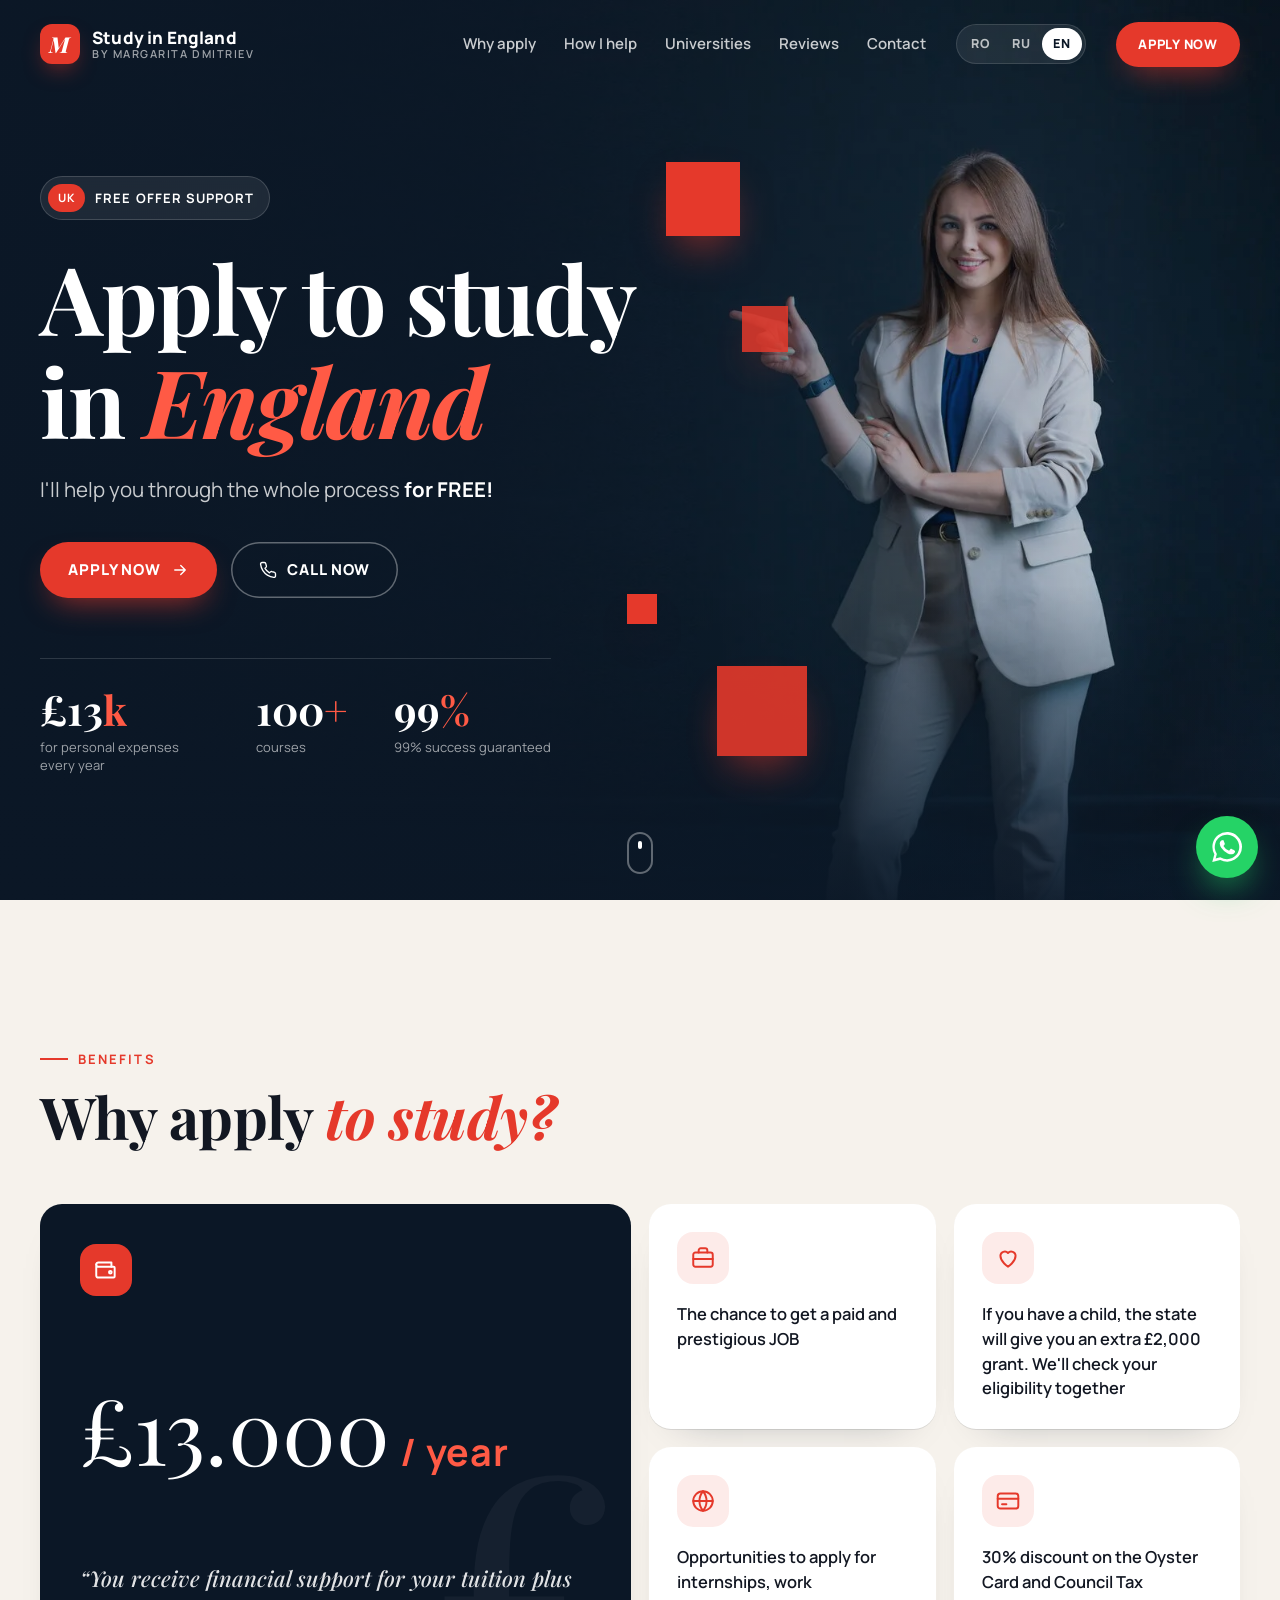
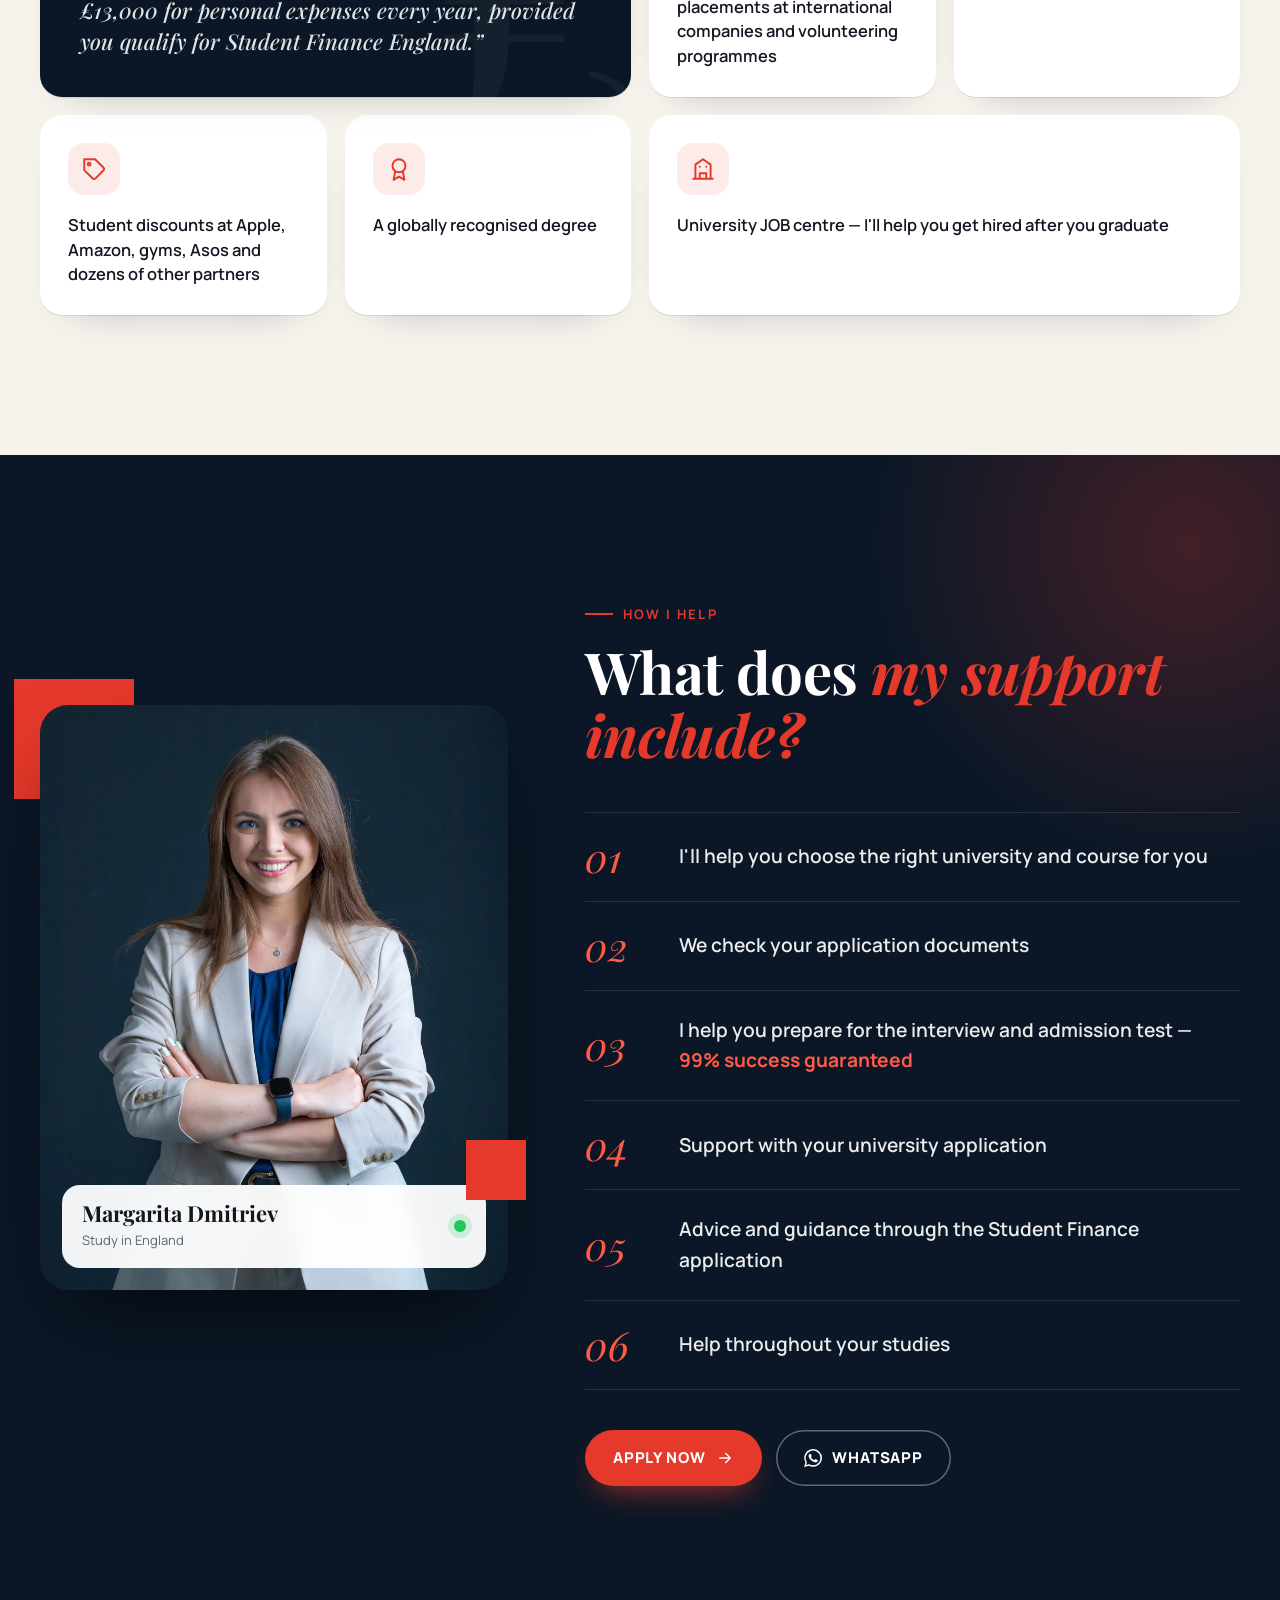
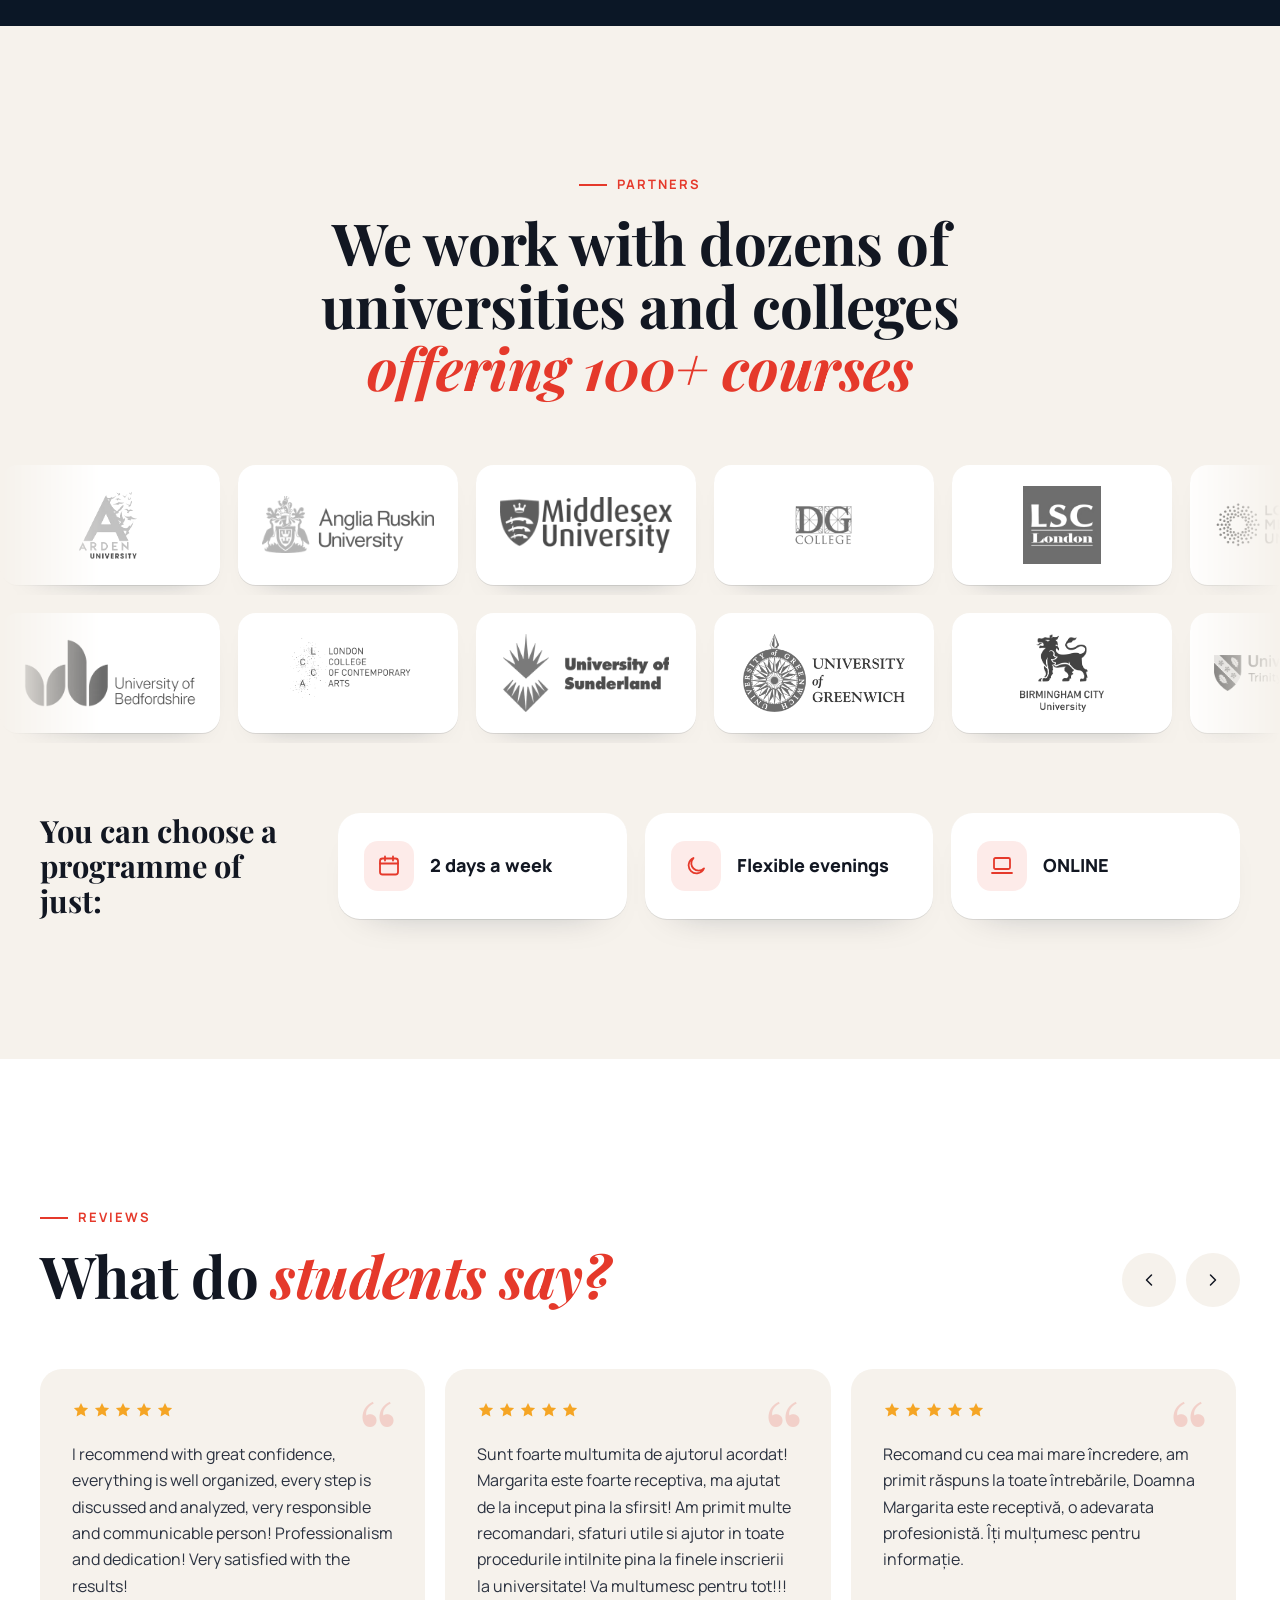
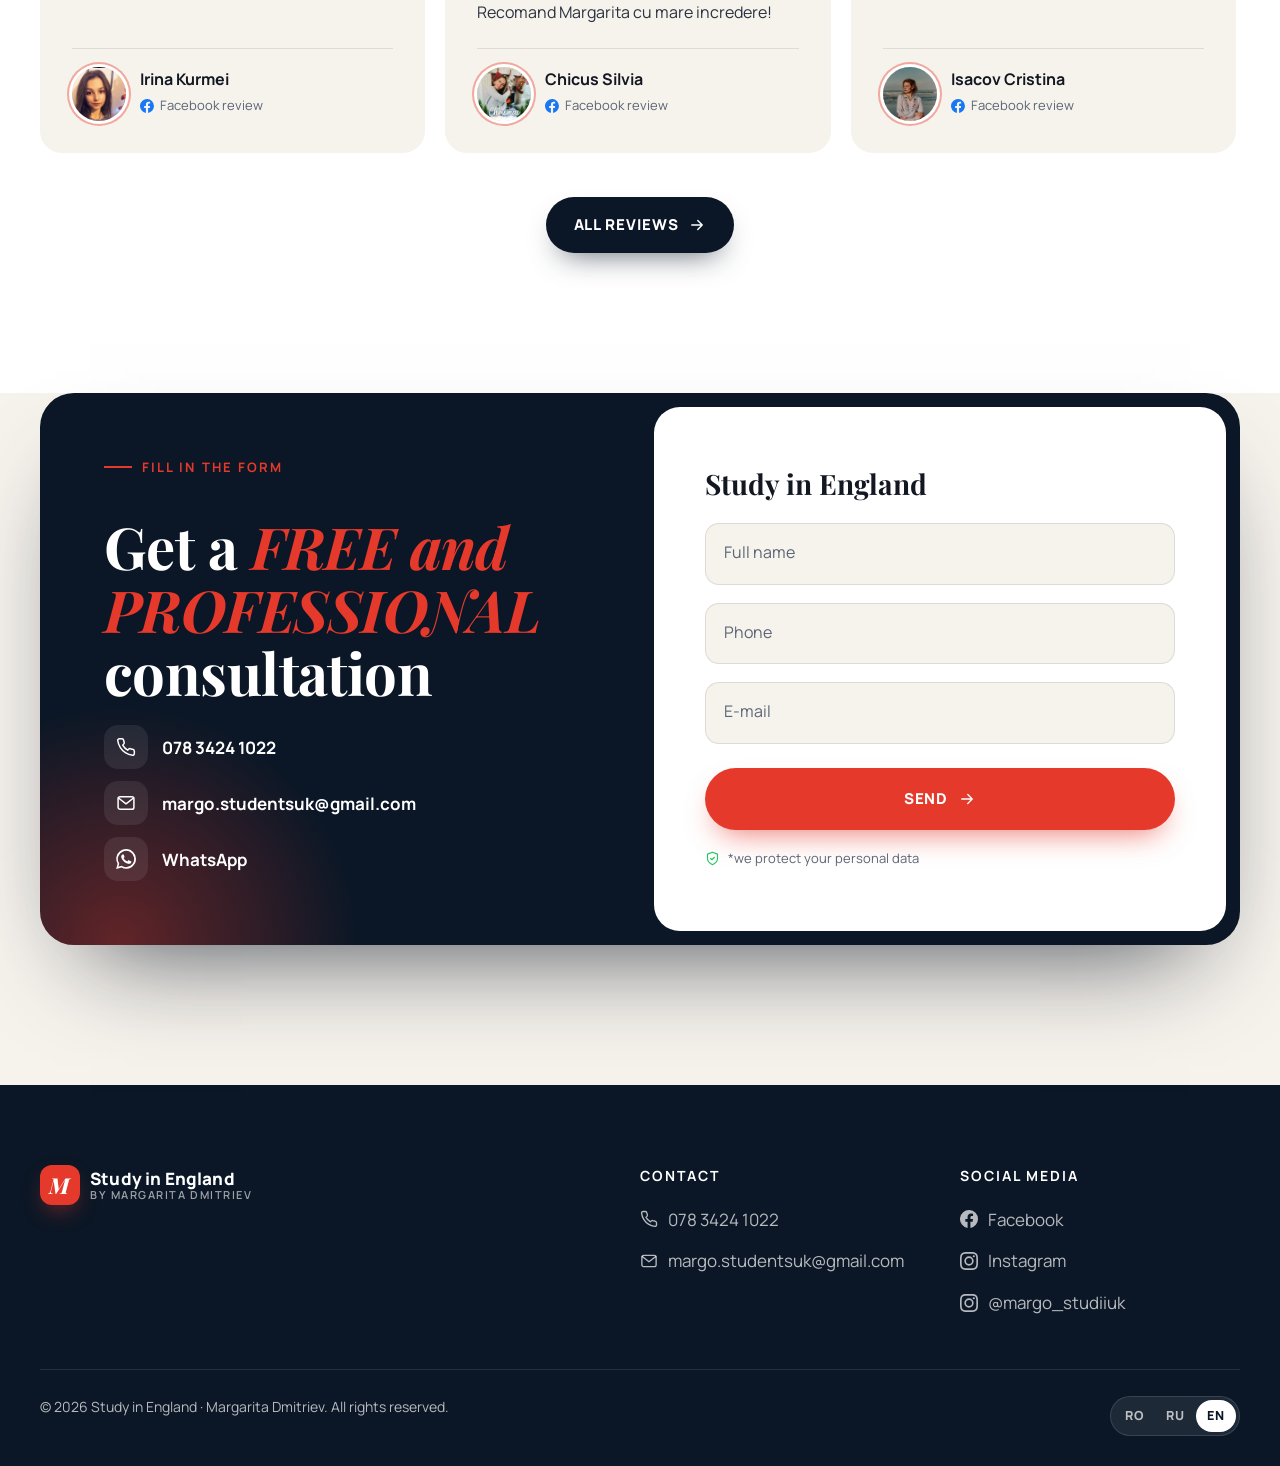
==== commit 60a4fc5d: "Match original Romanian copy verbatim and show photo clearly on mobile Co-Authored-By: Claude Opus 5" ====
--- a/margo-study/en/index.html
+++ b/margo-study/en/index.html
@@ -10,12 +10,13 @@
   <meta property="og:type" content="website">
   <meta property="og:title" content="Funded Study in England — Apply Now | Margarita Dmitriev">
   <meta property="og:description" content="Apply to study in England with free support: choosing a university, documents, interview, Student Finance. Get £13,000 a year for living costs.">
-  <meta property="og:image" content="/assets/img/og.jpg">
+  <meta property="og:image" content="https://studii-in-anglia.vercel.app/assets/img/og.jpg">
   <meta property="og:locale" content="en_GB">
-  <link rel="alternate" hreflang="ro" href="/">
-  <link rel="alternate" hreflang="ru" href="/ru/">
-  <link rel="alternate" hreflang="en" href="/en/">
-  <link rel="alternate" hreflang="x-default" href="/">
+  <link rel="alternate" hreflang="ro" href="https://studii-in-anglia.vercel.app/">
+  <link rel="alternate" hreflang="ru" href="https://studii-in-anglia.vercel.app/ru/">
+  <link rel="alternate" hreflang="en" href="https://studii-in-anglia.vercel.app/en/">
+  <link rel="alternate" hreflang="x-default" href="https://studii-in-anglia.vercel.app/">
+  <link rel="canonical" href="https://studii-in-anglia.vercel.app/en/">
   <link rel="icon" href="../assets/favicon.svg" type="image/svg+xml">
   <link rel="preconnect" href="https://fonts.googleapis.com">
   <link rel="preconnect" href="https://fonts.gstatic.com" crossorigin>
@@ -46,14 +47,14 @@
     <div class="hero__squares" aria-hidden="true"><i></i><i></i><i></i><i></i></div>
     <div class="container">
       <div class="hero__content">
-        <span class="badge reveal"><b>Free</b>Support until your offer</span>
+        <span class="badge reveal"><b>UK</b>Free offer support</span>
         <h1 class="reveal" style="--d:.1s">Apply to study in <em>England</em></h1>
-        <p class="hero__lead reveal" style="--d:.2s">I'll help you through the whole process <strong>for FREE!</strong> From choosing a course to your university offer and Student Finance.</p>
+        <p class="hero__lead reveal" style="--d:.2s">I'll help you through the whole process <strong>for FREE!</strong></p>
         <div class="hero__actions reveal" style="--d:.3s">
           <a class="btn" href="#contact">Apply now <svg viewBox="0 0 24 24" fill="none" stroke="currentColor" stroke-width="1.8" stroke-linecap="round" stroke-linejoin="round" aria-hidden="true"><path d="M5 12h14M13 6l6 6-6 6"/></svg></a>
           <a class="btn btn--ghost" href="tel:+447834241022"><svg viewBox="0 0 24 24" fill="none" stroke="currentColor" stroke-width="1.8" stroke-linecap="round" stroke-linejoin="round" aria-hidden="true"><path d="M22 16.9v3a2 2 0 0 1-2.2 2 19.8 19.8 0 0 1-8.6-3.1 19.5 19.5 0 0 1-6-6A19.8 19.8 0 0 1 2.1 4.2 2 2 0 0 1 4.1 2h3a2 2 0 0 1 2 1.7c.1.9.4 1.8.7 2.7a2 2 0 0 1-.5 2.1L8 9.8a16 16 0 0 0 6 6l1.3-1.3a2 2 0 0 1 2.1-.4c.9.3 1.8.6 2.7.7a2 2 0 0 1 1.7 2z"/></svg> Call now</a>
         </div>
-        <div class="stats reveal" style="--d:.4s"><div class="stat"><b>£13<span>k</span></b><small>a year for personal expenses</small></div><div class="stat"><b>100<span>+</span></b><small>courses at dozens of universities</small></div><div class="stat"><b>99<span>%</span></b><small>success at interview and admission test</small></div></div>
+        <div class="stats reveal" style="--d:.4s"><div class="stat"><b>£13<span>k</span></b><small>for personal expenses every year</small></div><div class="stat"><b>100<span>+</span></b><small>courses</small></div><div class="stat"><b>99<span>%</span></b><small>99% success guaranteed</small></div></div>
       </div>
     </div>
     <a class="scroll-cue" href="#beneficii" aria-label="Why apply"></a>
@@ -63,7 +64,7 @@
     <div class="container">
       <div class="section__head">
         <div class="reveal"><span class="eyebrow">Benefits</span><h2 class="h2">Why apply <em>to study?</em></h2></div>
-        <p class="reveal" style="--d:.1s">Everything you gain by choosing to study in the UK.</p>
+        
       </div>
       <div class="benefits">
         <article class="benefit benefit--feature reveal">
@@ -83,8 +84,8 @@
         <div class="portrait__img">
           <img src="../assets/img/margarita.webp" alt="Margarita Dmitriev" loading="lazy" width="900" height="1350">
           <div class="portrait__card">
-            <div><b>Margarita Dmitriev</b><small>UK study consultant</small></div>
-            <span class="dot" title="Online now"></span>
+            <div><b>Margarita Dmitriev</b><small>Study in England</small></div>
+            <span class="dot" title="Online"></span>
           </div>
         </div>
         <span class="portrait__sq portrait__sq--b" aria-hidden="true"></span>
@@ -132,8 +133,8 @@
       <div class="cta__card reveal">
         <div class="cta__info">
           <span class="eyebrow">Fill in the form</span>
-          <h2 class="h2">Get a <em>free</em> consultation</h2>
-          <p>A <strong>FREE</strong> and <strong>PROFESSIONAL</strong> consultation. Leave your details and I'll get back to you shortly.</p>
+          <h2 class="h2">Get a <em>FREE and PROFESSIONAL</em> consultation</h2>
+          
           <div class="cta__contacts">
             <a href="tel:+447834241022"><span><svg viewBox="0 0 24 24" fill="none" stroke="currentColor" stroke-width="1.8" stroke-linecap="round" stroke-linejoin="round" aria-hidden="true"><path d="M22 16.9v3a2 2 0 0 1-2.2 2 19.8 19.8 0 0 1-8.6-3.1 19.5 19.5 0 0 1-6-6A19.8 19.8 0 0 1 2.1 4.2 2 2 0 0 1 4.1 2h3a2 2 0 0 1 2 1.7c.1.9.4 1.8.7 2.7a2 2 0 0 1-.5 2.1L8 9.8a16 16 0 0 0 6 6l1.3-1.3a2 2 0 0 1 2.1-.4c.9.3 1.8.6 2.7.7a2 2 0 0 1 1.7 2z"/></svg></span>078 3424 1022</a>
             <a href="mailto:margo.studentsuk@gmail.com"><span><svg viewBox="0 0 24 24" fill="none" stroke="currentColor" stroke-width="1.8" stroke-linecap="round" stroke-linejoin="round" aria-hidden="true"><rect x="2.5" y="4.5" width="19" height="15" rx="2.5"/><path d="m3 6 9 7 9-7"/></svg></span>margo.studentsuk@gmail.com</a>
@@ -142,7 +143,7 @@
         </div>
         <form class="form" novalidate data-wa="447834241022" data-msg="Hello! I&#x27;d like a free consultation about studying in England."
               data-l-name="Full name" data-l-phone="Phone" data-l-email="E-mail">
-          <h3>Fill in the form</h3>
+          <h3>Study in England</h3>
           <div class="field"><input id="f-name" name="name" type="text" autocomplete="name" placeholder=" " required><label for="f-name">Full name</label></div>
           <div class="field"><input id="f-phone" name="phone" type="tel" autocomplete="tel" placeholder=" " required><label for="f-phone">Phone</label></div>
           <div class="field"><input id="f-email" name="email" type="email" autocomplete="email" placeholder=" " required><label for="f-email">E-mail</label></div>
@@ -160,7 +161,7 @@
     <div class="footer__grid">
       <div class="footer__brand">
         <a class="logo" href="../en/"><span class="logo__mark">M</span><span class="logo__text">Study in England<small>by Margarita Dmitriev</small></span></a>
-        <p>Free guidance for admission to universities in England and for your Student Finance application.</p>
+        
       </div>
       <div>
         <h4>Contact</h4>
--- a/margo-study/assets/style.css
+++ b/margo-study/assets/style.css
@@ -429,8 +429,12 @@
 }
 @media (max-width: 640px) {
   body { font-size: 16px; }
-  .hero { padding: 120px 0 80px; align-items: flex-end; }
-  .hero__bg { background-position: 74% top; }
+  .hero { padding: 0 0 70px; flex-direction: column; align-items: stretch; min-height: 0; }
+  .hero__bg { position: relative; inset: auto; z-index: auto; height: 62svh; min-height: 400px; background-position: 72% 20%; animation: none; transform: none; }
+  .hero::before { display: none; }
+  .hero__bg::after { content: ""; position: absolute; inset: 0; background: linear-gradient(180deg, rgba(11,23,38,.55) 0%, rgba(11,23,38,0) 22%, rgba(11,23,38,0) 60%, var(--navy) 100%); }
+  .hero .container { margin-top: -70px; position: relative; }
+  .hero h1 { margin-top: 18px; }
   .hero__squares { display: none; }
   .hero__actions .btn { flex: 1 1 auto; }
   .stats { grid-template-columns: repeat(3, 1fr); gap: 16px; width: 100%; }
